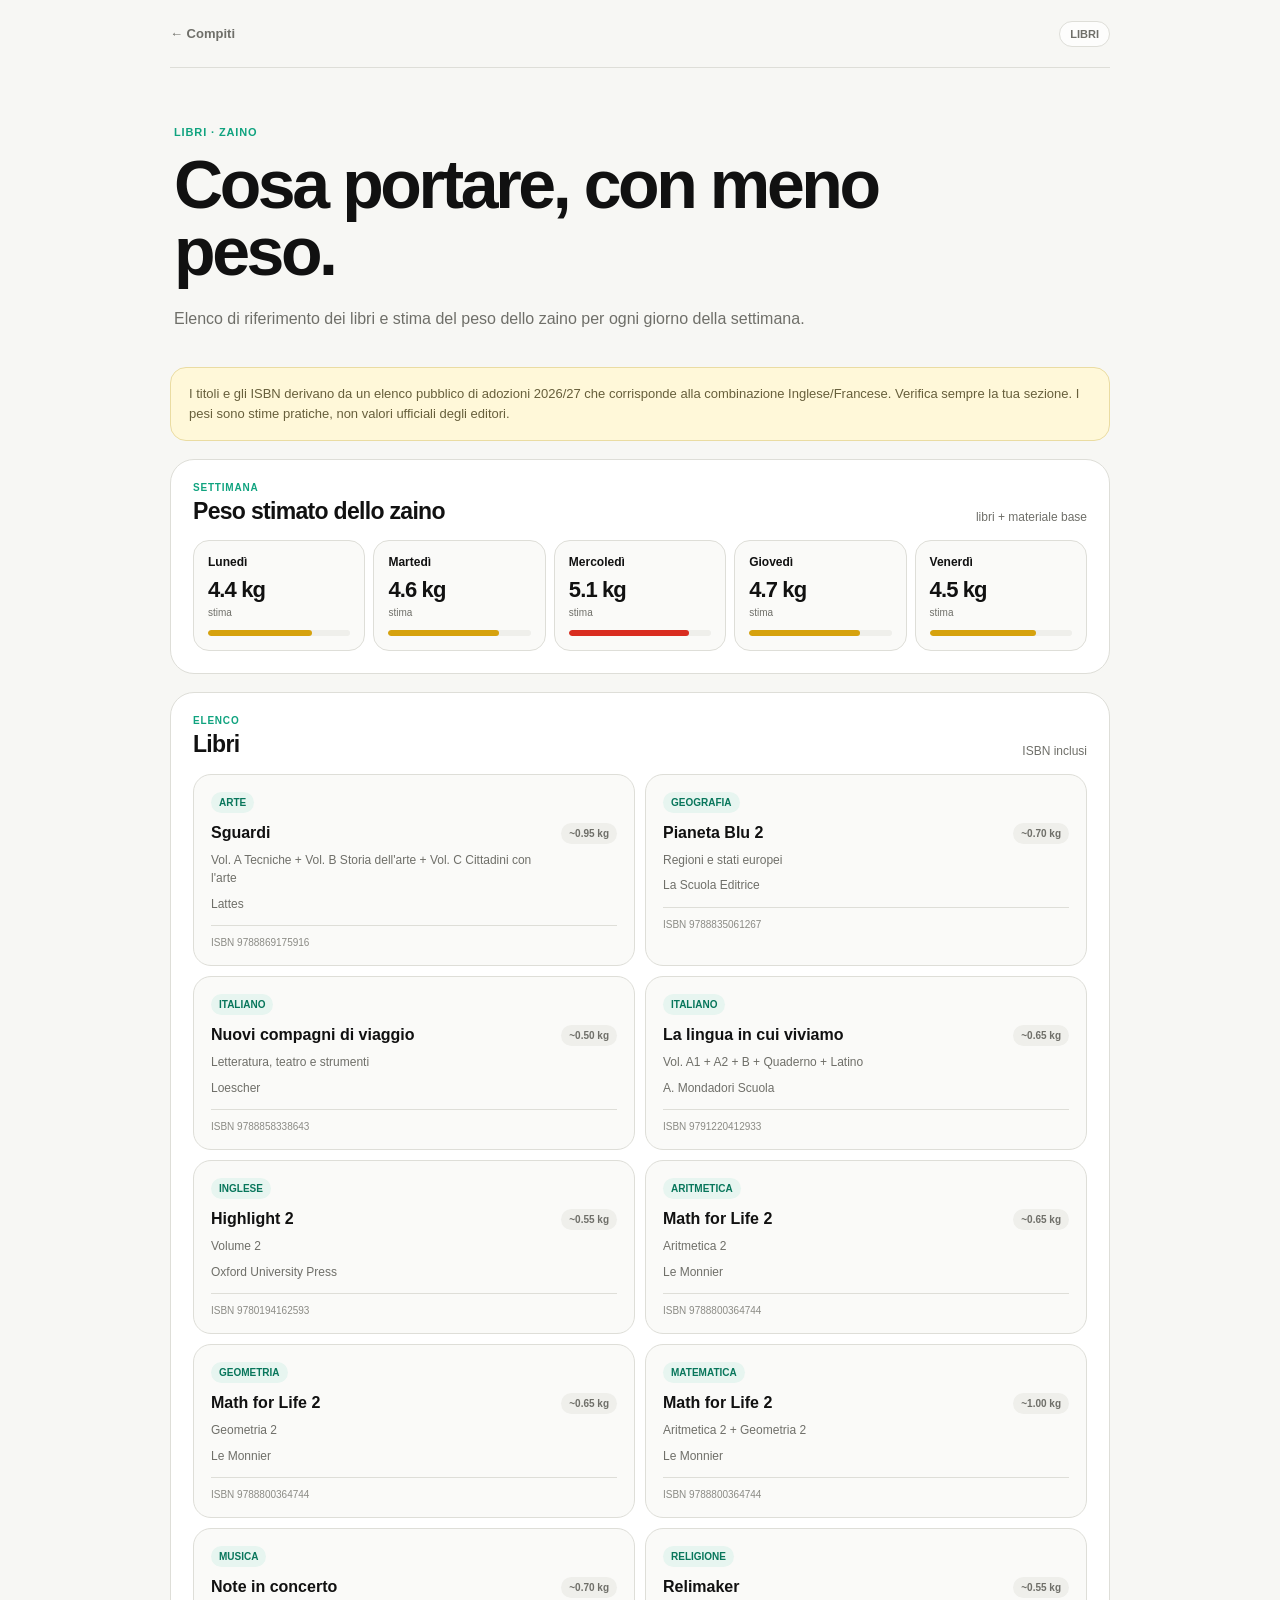
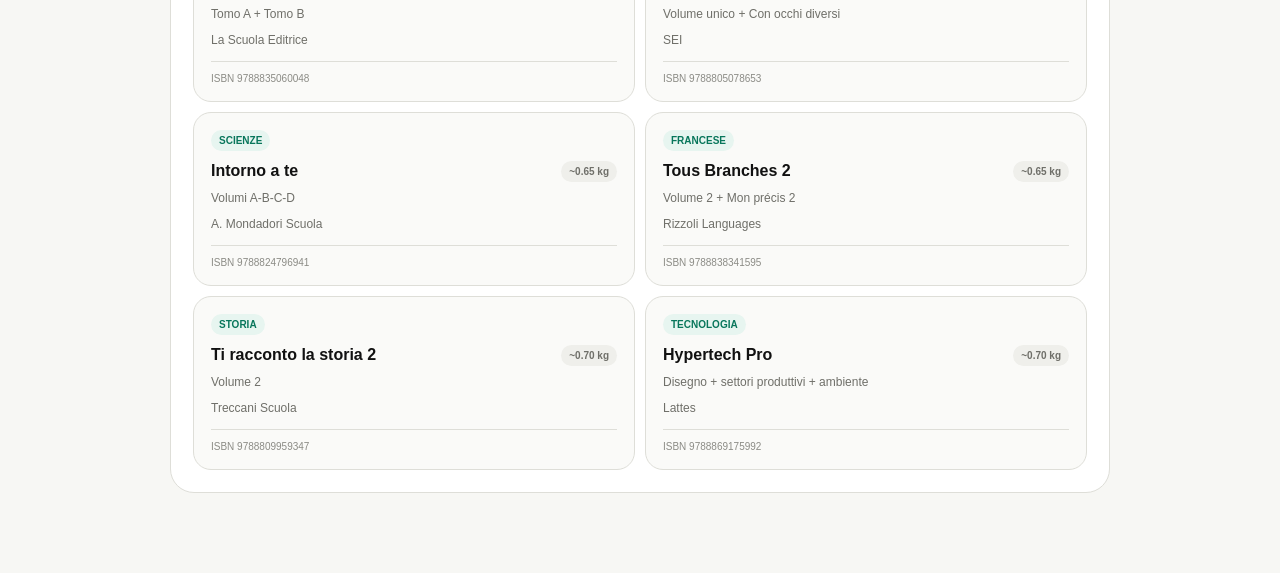
==== book/index.html @ 07bd7351 "Add books and backpack weight page" ====
<!doctype html>
<html lang="it">
<head>
  <meta charset="utf-8">
  <meta name="viewport" content="width=device-width, initial-scale=1">

  <meta name="robots" content="noindex,nofollow,noarchive,nosnippet">

  <meta http-equiv="Cache-Control" content="no-cache, no-store, must-revalidate">
  <meta http-equiv="Pragma" content="no-cache">
  <meta http-equiv="Expires" content="0">

  <meta name="theme-color" content="#f7f7f4">

  <title>Libri e zaino</title>

  <style>
    :root {
      --bg: #f7f7f4;
      --surface: #ffffff;
      --surface-soft: #efefeb;
      --text: #111111;
      --muted: #6f6f69;
      --line: #deded8;

      --green: #10a37f;
      --green-soft: #e7f5f0;

      --yellow: #d6a20e;
      --yellow-soft: #fff7d6;

      --red: #d92d20;
      --red-soft: #fff0ee;
    }

    * {
      box-sizing: border-box;
    }

    html {
      -webkit-text-size-adjust: 100%;
    }

    body {
      margin: 0;

      background: var(--bg);
      color: var(--text);

      font-family:
        Inter,
        ui-sans-serif,
        -apple-system,
        BlinkMacSystemFont,
        "Segoe UI",
        Arial,
        sans-serif;
    }

    a {
      color: inherit;
    }

    .page {
      width: min(940px, calc(100% - 28px));
      margin: 0 auto;
      padding-bottom: 80px;
    }

    .topbar {
      min-height: 68px;

      display: flex;
      align-items: center;
      justify-content: space-between;

      border-bottom: 1px solid var(--line);
    }

    .back {
      color: var(--muted);

      font-size: 13px;
      font-weight: 650;

      text-decoration: none;
    }

    .badge {
      padding: 6px 10px;

      border: 1px solid var(--line);
      border-radius: 999px;

      background: rgba(255,255,255,.72);
      color: var(--muted);

      font-size: 11px;
      font-weight: 700;
    }

    .hero {
      padding: 58px 4px 34px;
    }

    .eyebrow {
      margin-bottom: 13px;

      color: var(--green);

      font-size: 11px;
      font-weight: 800;

      letter-spacing: .08em;
    }

    h1 {
      margin: 0;

      max-width: 760px;

      font-size: clamp(42px, 8vw, 68px);
      line-height: .98;

      font-weight: 640;

      letter-spacing: -.05em;
    }

    .hero p {
      max-width: 670px;

      margin: 22px 0 0;

      color: var(--muted);

      font-size: 16px;
      line-height: 1.65;
    }

    .note {
      margin-bottom: 18px;
      padding: 16px 18px;

      border: 1px solid #eadca2;
      border-radius: 16px;

      background: #fff8d9;
      color: #675f3c;

      font-size: 13px;
      line-height: 1.55;
    }

    .section {
      margin-top: 18px;
      padding: 22px;

      border: 1px solid var(--line);
      border-radius: 24px;

      background: var(--surface);
    }

    .section-head {
      display: flex;
      align-items: flex-end;
      justify-content: space-between;

      gap: 16px;

      margin-bottom: 16px;
    }

    .section-kicker {
      margin-bottom: 5px;

      color: var(--green);

      font-size: 10px;
      font-weight: 800;

      letter-spacing: .08em;
    }

    .section h2 {
      margin: 0;

      font-size: 23px;
      line-height: 1.15;

      letter-spacing: -.03em;
    }

    .section-sub {
      color: var(--muted);

      font-size: 12px;
    }

    .weight-grid {
      display: grid;

      grid-template-columns:
        repeat(5, minmax(0, 1fr));

      gap: 8px;
    }

    .weight-card {
      padding: 14px;

      border: 1px solid var(--line);
      border-radius: 16px;

      background: #fafaf8;
    }

    .weight-card strong {
      display: block;

      margin-bottom: 8px;

      font-size: 12px;
    }

    .weight-value {
      font-size: 22px;
      font-weight: 680;

      letter-spacing: -.04em;
    }

    .weight-meta {
      margin-top: 4px;

      color: var(--muted);

      font-size: 10px;
    }

    .weight-bar {
      height: 6px;

      margin-top: 12px;

      border-radius: 999px;

      background: var(--surface-soft);

      overflow: hidden;
    }

    .weight-fill {
      height: 100%;

      border-radius: inherit;
    }

    .level-light .weight-fill {
      background: var(--green);
    }

    .level-medium .weight-fill {
      background: var(--yellow);
    }

    .level-heavy .weight-fill {
      background: var(--red);
    }

    .books {
      display: grid;

      grid-template-columns:
        repeat(2, minmax(0, 1fr));

      gap: 10px;
    }

    .book-card {
      padding: 17px;

      border: 1px solid var(--line);
      border-radius: 18px;

      background: #fafaf8;
    }

    .book-top {
      display: flex;
      align-items: flex-start;
      justify-content: space-between;

      gap: 14px;
    }

    .subject {
      display: inline-flex;

      margin-bottom: 10px;
      padding: 5px 8px;

      border-radius: 999px;

      background: var(--green-soft);
      color: #08765b;

      font-size: 10px;
      font-weight: 750;

      text-transform: uppercase;
    }

    .book-card h3 {
      margin: 0;

      font-size: 16px;
      line-height: 1.3;
    }

    .book-card p {
      margin: 7px 0 0;

      color: var(--muted);

      font-size: 12px;
      line-height: 1.55;
    }

    .kg {
      flex: 0 0 auto;

      padding: 5px 8px;

      border-radius: 999px;

      background: var(--surface-soft);
      color: var(--muted);

      font-size: 10px;
      font-weight: 700;
    }

    .isbn {
      margin-top: 12px;
      padding-top: 11px;

      border-top: 1px solid var(--line);

      color: #8b8b85;

      font-size: 10px;
    }

    @media (max-width: 760px) {
      .weight-grid {
        grid-template-columns:
          repeat(2, minmax(0, 1fr));
      }

      .books {
        grid-template-columns: 1fr;
      }
    }

    @media (max-width: 420px) {
      .section {
        padding: 17px;

        border-radius: 20px;
      }

      .weight-grid {
        grid-template-columns: 1fr;
      }
    }
  </style>
</head>

<body>

  <div class="page">

    <header class="topbar">

      <a
        class="back"
        href="../"
      >
        ← Compiti
      </a>

      <span class="badge">
        LIBRI
      </span>

    </header>


    <main>

      <section class="hero">

        <div class="eyebrow">
          LIBRI · ZAINO
        </div>

        <h1>
          Cosa portare,
          con meno peso.
        </h1>

        <p>
          Elenco di riferimento dei libri
          e stima del peso dello zaino
          per ogni giorno della settimana.
        </p>

      </section>


      <div class="note">
        I titoli e gli ISBN derivano da un elenco pubblico di adozioni 2026/27
        che corrisponde alla combinazione Inglese/Francese.
        Verifica sempre la tua sezione.
        I pesi sono stime pratiche, non valori ufficiali degli editori.
      </div>


      <section class="section">

        <div class="section-head">

          <div>
            <div class="section-kicker">
              SETTIMANA
            </div>

            <h2>
              Peso stimato dello zaino
            </h2>
          </div>

          <div class="section-sub">
            libri + materiale base
          </div>

        </div>

        <div
          class="weight-grid"
          id="weight-grid"
        ></div>

      </section>


      <section class="section">

        <div class="section-head">

          <div>
            <div class="section-kicker">
              ELENCO
            </div>

            <h2>
              Libri
            </h2>
          </div>

          <div class="section-sub">
            ISBN inclusi
          </div>

        </div>

        <div
          class="books"
          id="books"
        ></div>

      </section>

    </main>

  </div>


  <script>
    const bust = Date.now();

    document.write(
      `<script src="../orario.js?v=${bust}"><\/script>`
    );

    document.write(
      `<script src="../book-data.js?v=${bust}"><\/script>`
    );
  </script>


  <script>
    const BOOKS =
      Array.isArray(window.BOOK_DATA)
        ? window.BOOK_DATA
        : [];

    const WEIGHTS =
      window.SUBJECT_CARRY_WEIGHT || {};

    const META =
      window.BAG_ESTIMATE_META || {
        baseKg: 0.9
      };

    const TIMETABLE =
      window.TIMETABLE_DATA || {};


    function level(weight) {
      if (weight <= 4) {
        return "light";
      }

      if (weight <= 4.8) {
        return "medium";
      }

      return "heavy";
    }


    function dayWeight(day) {
      const data =
        TIMETABLE[day];

      if (!data) {
        return 0;
      }

      const unique =
        [...new Set(
          data.lessons
            .filter(Boolean)
            .filter(
              subject =>
                subject !== "Prolungamento"
            )
        )];

      return unique.reduce(
        (total, subject) =>
          total +
          (WEIGHTS[subject] || 0),
        META.baseKg || 0.9
      );
    }


    const dayNames = {
      1: "Lunedì",
      2: "Martedì",
      3: "Mercoledì",
      4: "Giovedì",
      5: "Venerdì"
    };


    const grid =
      document.querySelector(
        "#weight-grid"
      );

    grid.innerHTML =
      [1, 2, 3, 4, 5]
        .map(day => {
          const kg =
            dayWeight(day);

          const weightLevel =
            level(kg);

          const width =
            Math.min(
              100,
              (kg / 6) * 100
            );

          return `
            <article class="weight-card level-${weightLevel}">

              <strong>
                ${dayNames[day]}
              </strong>

              <div class="weight-value">
                ${kg.toFixed(1)} kg
              </div>

              <div class="weight-meta">
                stima
              </div>

              <div class="weight-bar">
                <div
                  class="weight-fill"
                  style="width:${width}%"
                ></div>
              </div>

            </article>
          `;
        })
        .join("");


    const books =
      document.querySelector(
        "#books"
      );

    books.innerHTML =
      BOOKS
        .map(book => `
          <article class="book-card">

            <span class="subject">
              ${book.subject}
            </span>

            <div class="book-top">

              <div>

                <h3>
                  ${book.title}
                </h3>

                <p>
                  ${book.subtitle}
                </p>

                <p>
                  ${book.publisher}
                </p>

              </div>

              <span class="kg">
                ~${book.estimatedCarryKg.toFixed(2)} kg
              </span>

            </div>

            <div class="isbn">
              ISBN ${book.isbn}
            </div>

          </article>
        `)
        .join("");
  </script>

</body>
</html>
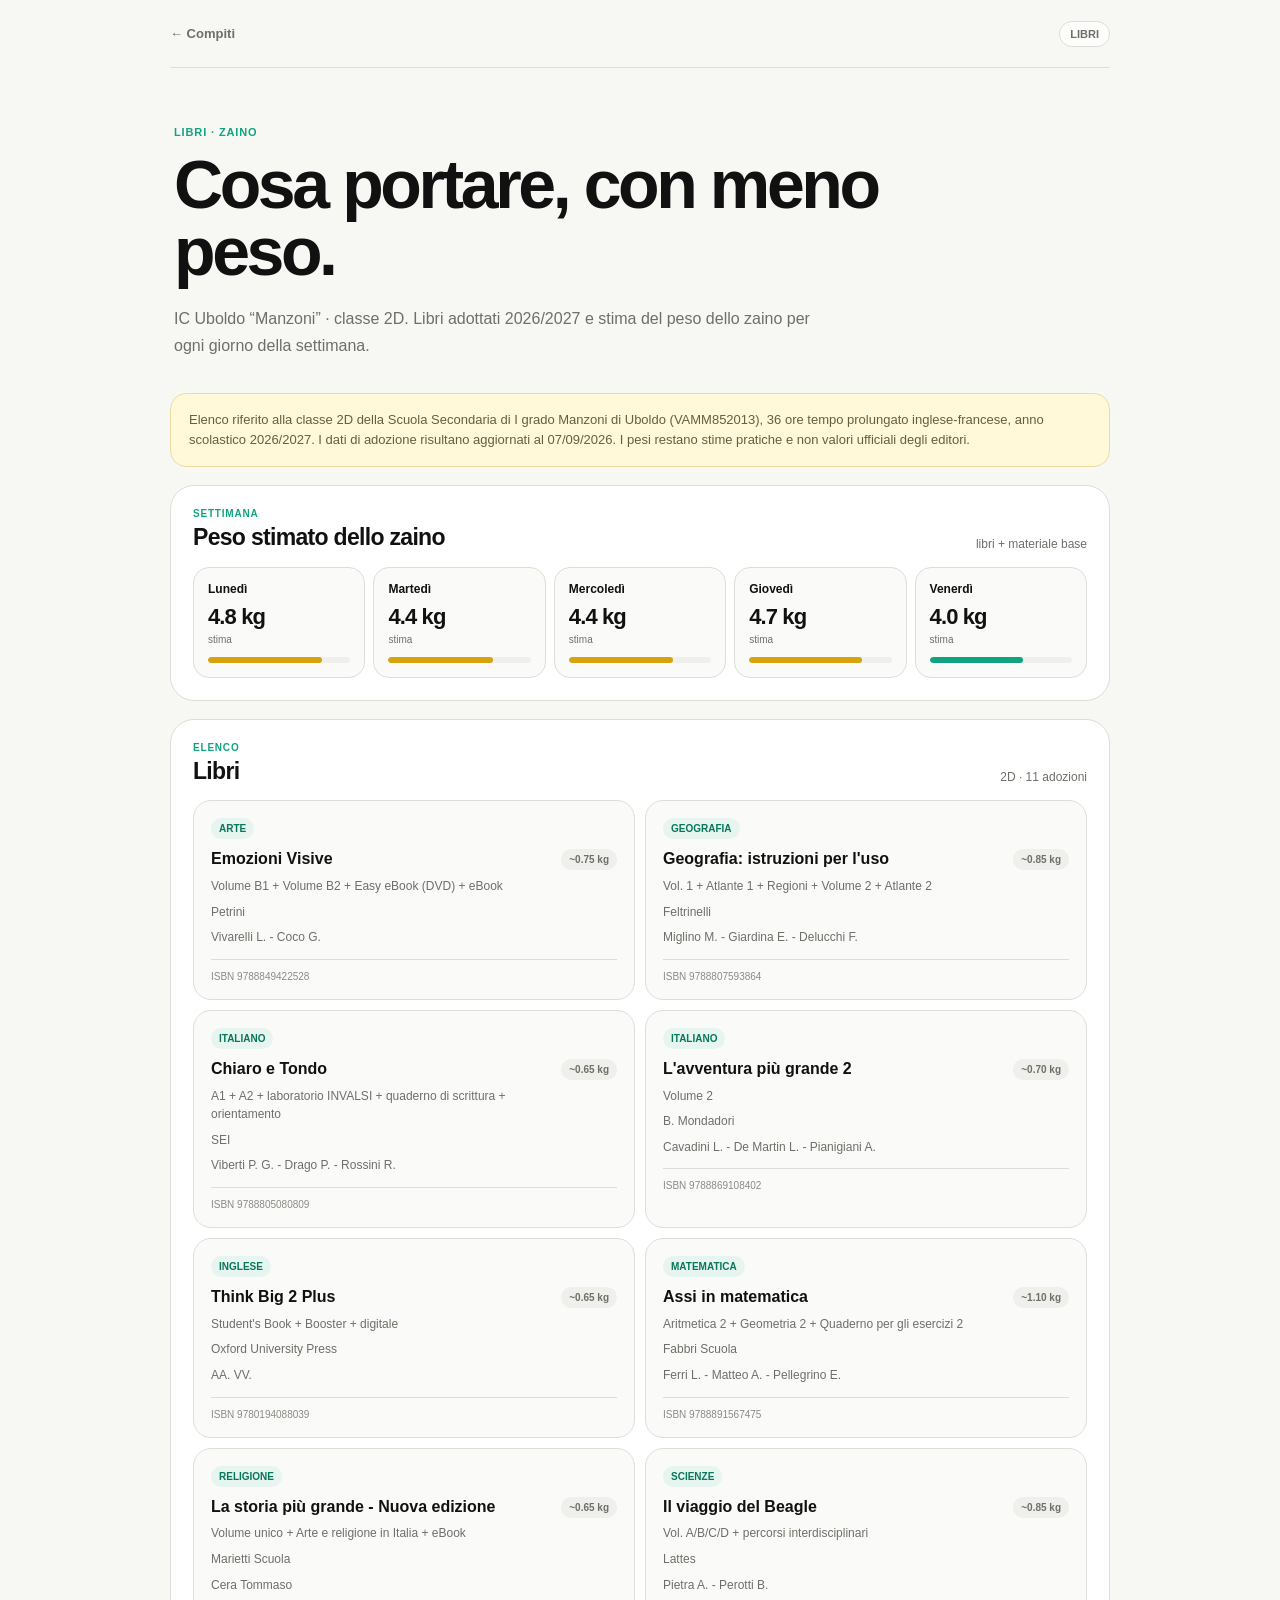
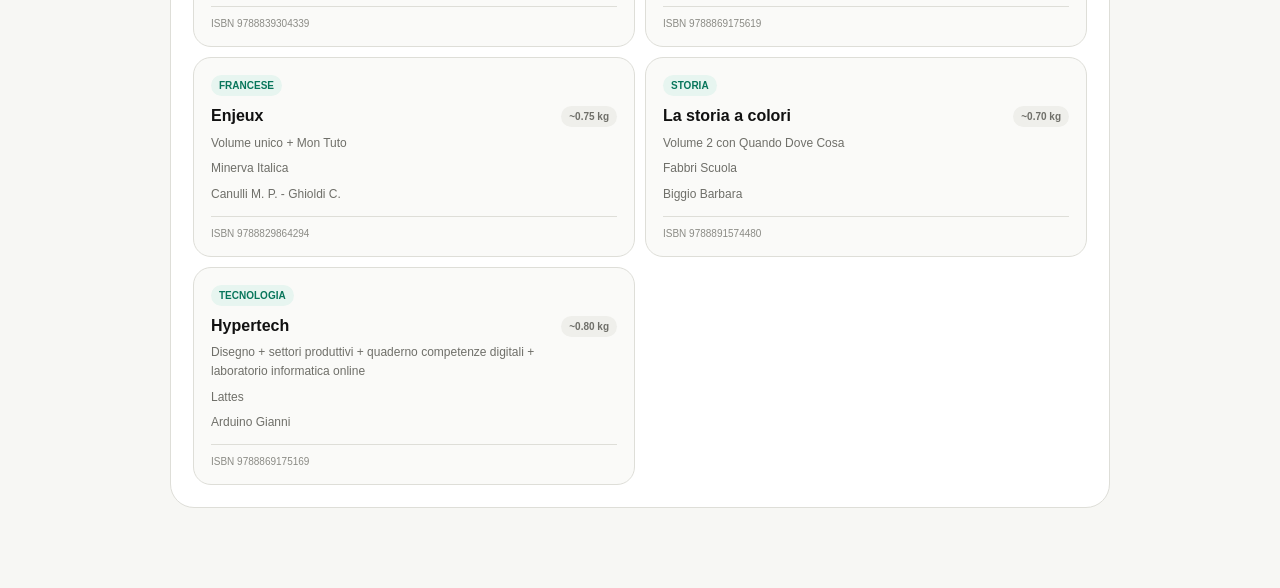
==== commit 9a776167: "Label books page for Uboldo class 2D" ====
--- a/book/index.html
+++ b/book/index.html
@@ -412,7 +412,8 @@
         </h1>
 
         <p>
-          Elenco di riferimento dei libri
+          IC Uboldo “Manzoni” · classe 2D.
+          Libri adottati 2026/2027
           e stima del peso dello zaino
           per ogni giorno della settimana.
         </p>
@@ -421,10 +422,11 @@
 
 
       <div class="note">
-        I titoli e gli ISBN derivano da un elenco pubblico di adozioni 2026/27
-        che corrisponde alla combinazione Inglese/Francese.
-        Verifica sempre la tua sezione.
-        I pesi sono stime pratiche, non valori ufficiali degli editori.
+        Elenco riferito alla classe 2D della Scuola Secondaria di I grado
+        Manzoni di Uboldo (VAMM852013), 36 ore tempo prolungato
+        inglese-francese, anno scolastico 2026/2027.
+        I dati di adozione risultano aggiornati al 07/09/2026.
+        I pesi restano stime pratiche e non valori ufficiali degli editori.
       </div>
 
 
@@ -471,7 +473,7 @@
           </div>
 
           <div class="section-sub">
-            ISBN inclusi
+            2D · 11 adozioni
           </div>
 
         </div>
@@ -646,6 +648,10 @@
                   ${book.publisher}
                 </p>
 
+                <p>
+                  ${book.authors || ""}
+                </p>
+
               </div>
 
               <span class="kg">
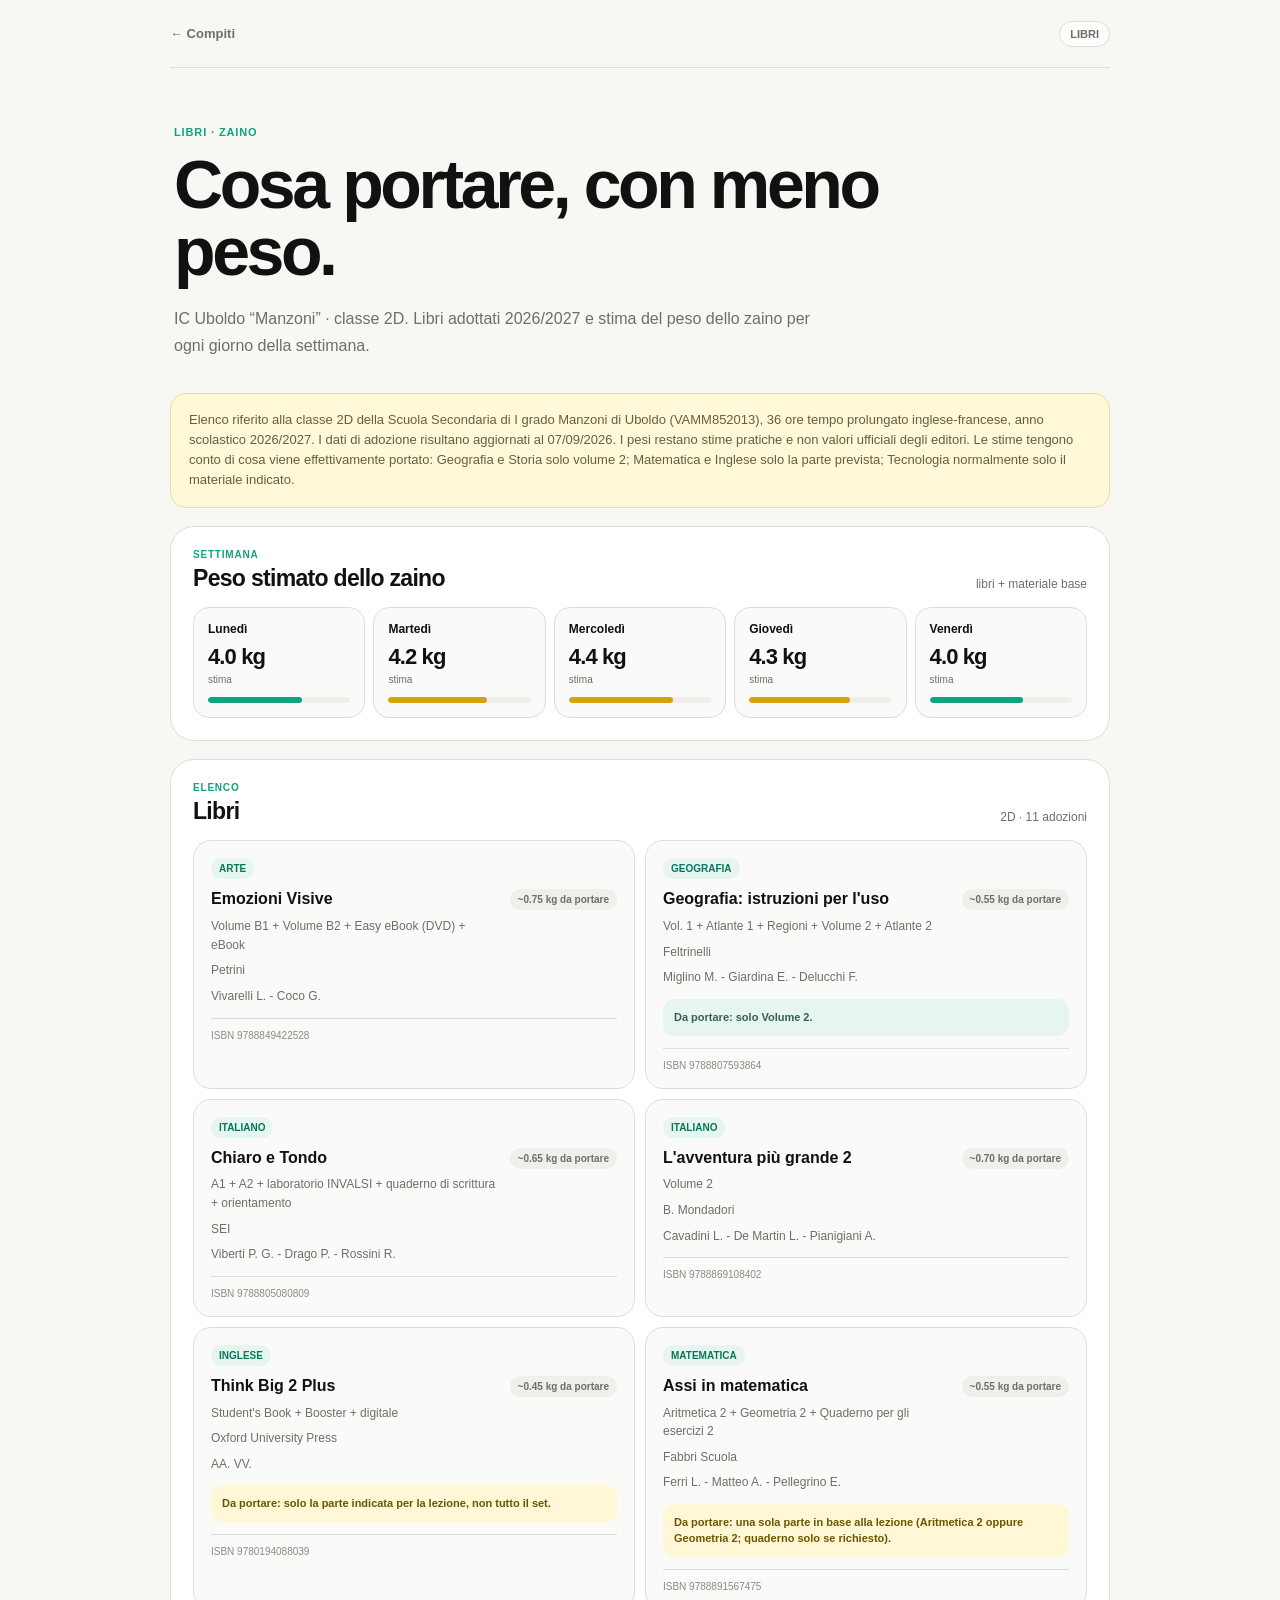
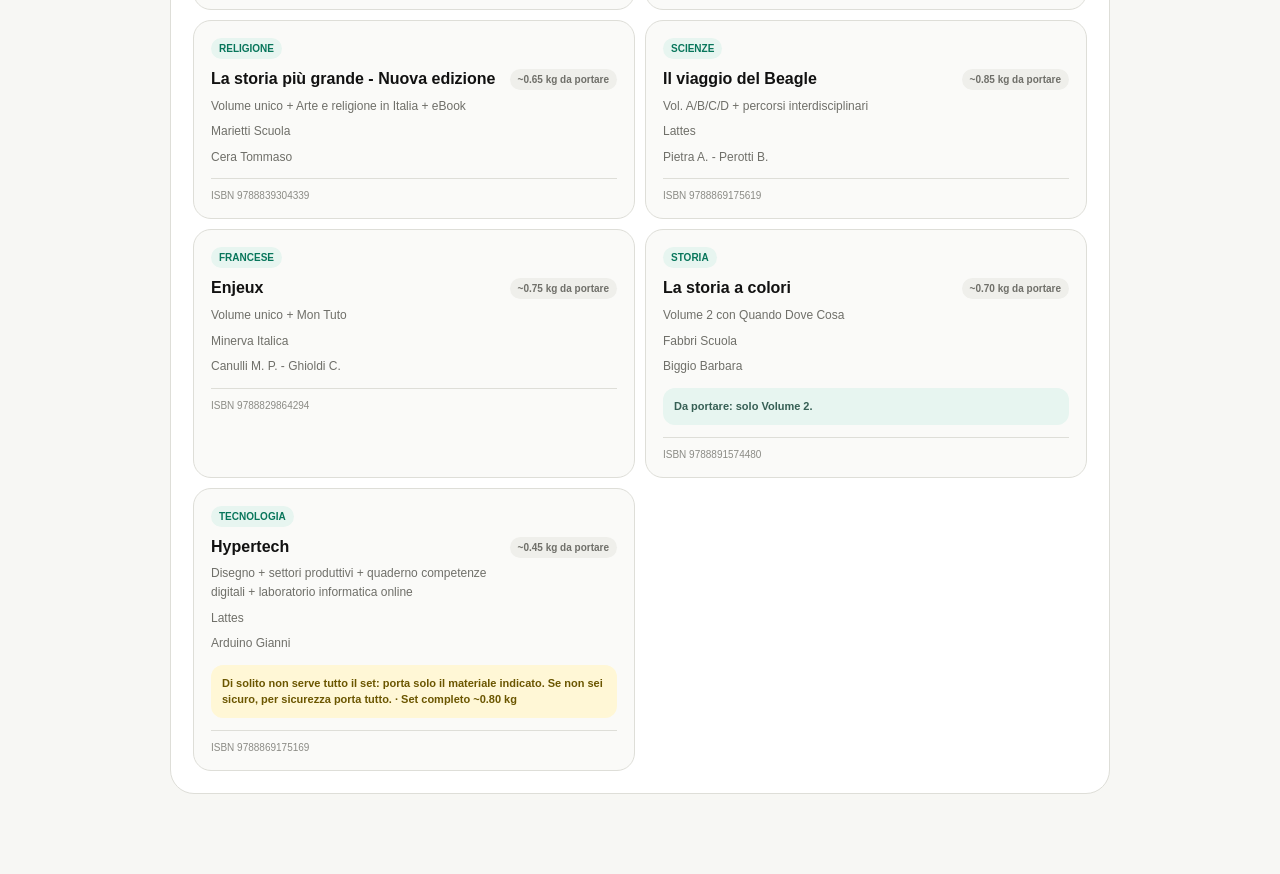
==== commit 463dd3a9: "Show class-specific carry instructions" ====
--- a/book/index.html
+++ b/book/index.html
@@ -342,6 +342,25 @@
       font-weight: 700;
     }
 
+    .carry-note {
+      margin-top: 12px;
+      padding: 10px 11px;
+
+      border-radius: 12px;
+
+      background: var(--green-soft);
+      color: #365f54;
+
+      font-size: 11px;
+      line-height: 1.5;
+      font-weight: 650;
+    }
+
+    .carry-note.is-caution {
+      background: var(--yellow-soft);
+      color: #6b5600;
+    }
+
     .isbn {
       margin-top: 12px;
       padding-top: 11px;
@@ -427,6 +446,8 @@
         inglese-francese, anno scolastico 2026/2027.
         I dati di adozione risultano aggiornati al 07/09/2026.
         I pesi restano stime pratiche e non valori ufficiali degli editori.
+        Le stime tengono conto di cosa viene effettivamente portato: Geografia e Storia solo volume 2;
+        Matematica e Inglese solo la parte prevista; Tecnologia normalmente solo il materiale indicato.
       </div>
 
 
@@ -655,10 +676,31 @@
               </div>
 
               <span class="kg">
-                ~${book.estimatedCarryKg.toFixed(2)} kg
+                ~${book.estimatedCarryKg.toFixed(2)} kg da portare
               </span>
 
             </div>
+
+            ${
+              book.carryNote
+                ? `
+                  <div class="carry-note ${
+                    book.subject === "Tecnologia" ||
+                    book.subject === "Matematica" ||
+                    book.subject === "Inglese"
+                      ? "is-caution"
+                      : ""
+                  }">
+                    ${book.carryNote}
+                    ${
+                      book.fullSetEstimatedKg
+                        ? ` · Set completo ~${book.fullSetEstimatedKg.toFixed(2)} kg`
+                        : ""
+                    }
+                  </div>
+                `
+                : ""
+            }
 
             <div class="isbn">
               ISBN ${book.isbn}
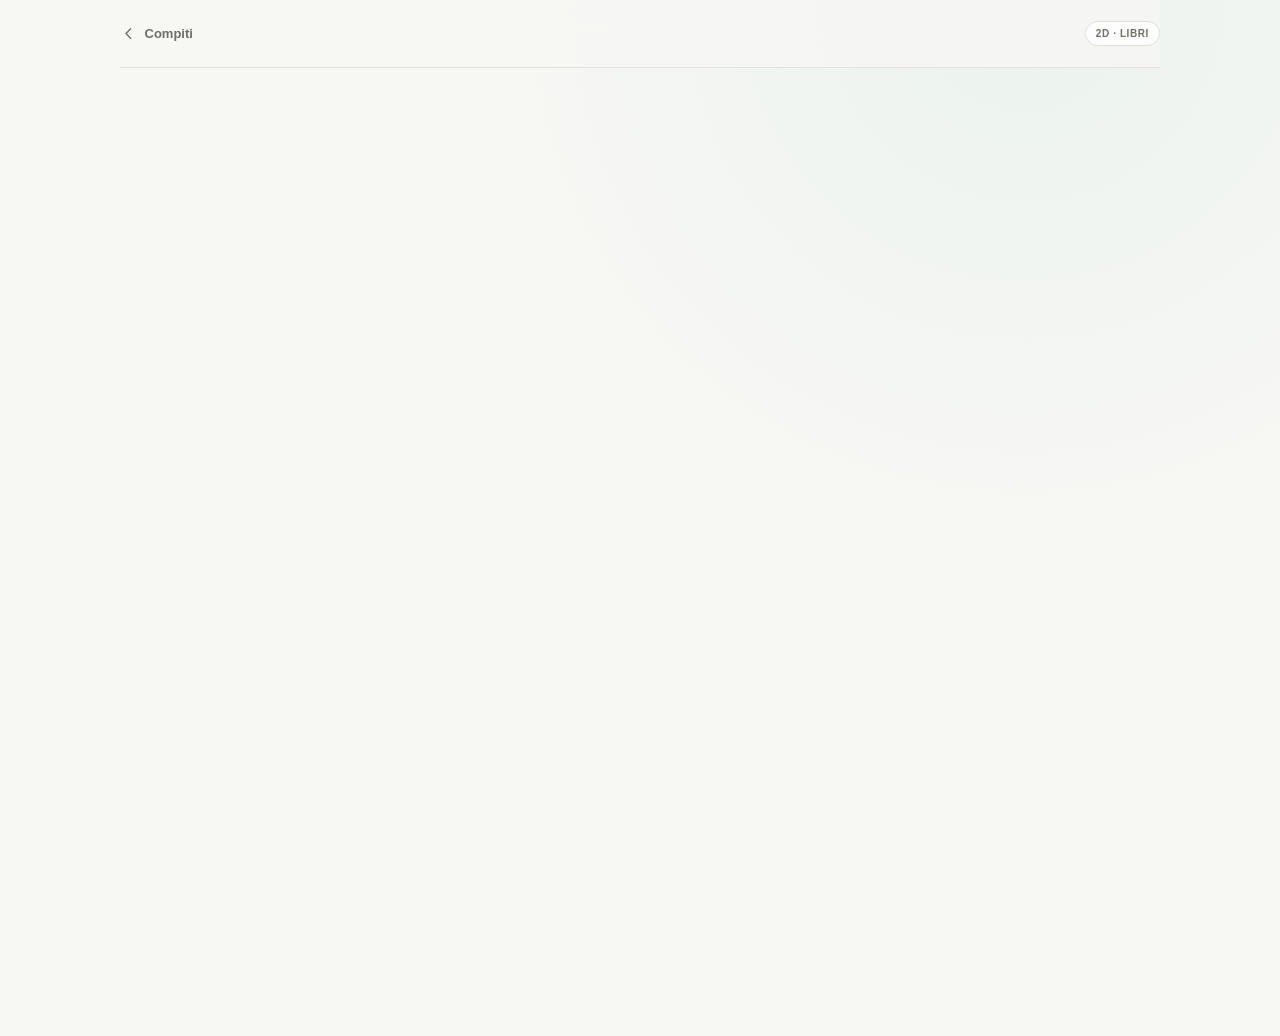
==== commit 2041805c: "Redesign animated books and backpack page" ====
--- a/book/index.html
+++ b/book/index.html
@@ -5,7 +5,6 @@
   <meta name="viewport" content="width=device-width, initial-scale=1">
 
   <meta name="robots" content="noindex,nofollow,noarchive,nosnippet">
-
   <meta http-equiv="Cache-Control" content="no-cache, no-store, must-revalidate">
   <meta http-equiv="Pragma" content="no-cache">
   <meta http-equiv="Expires" content="0">
@@ -17,20 +16,24 @@
   <style>
     :root {
       --bg: #f7f7f4;
-      --surface: #ffffff;
+      --surface: rgba(255,255,255,.82);
+      --surface-solid: #ffffff;
       --surface-soft: #efefeb;
       --text: #111111;
       --muted: #6f6f69;
+      --muted-2: #969690;
       --line: #deded8;
 
       --green: #10a37f;
-      --green-soft: #e7f5f0;
-
-      --yellow: #d6a20e;
-      --yellow-soft: #fff7d6;
-
+      --green-soft: #e8f6f1;
+      --yellow: #d89b13;
+      --yellow-soft: #fff7d9;
       --red: #d92d20;
       --red-soft: #fff0ee;
+
+      --shadow:
+        0 1px 2px rgba(0,0,0,.025),
+        0 10px 34px rgba(0,0,0,.04);
     }
 
     * {
@@ -39,12 +42,20 @@
 
     html {
       -webkit-text-size-adjust: 100%;
+      scroll-behavior: smooth;
     }
 
     body {
       margin: 0;
 
-      background: var(--bg);
+      background:
+        radial-gradient(
+          circle at 80% 0%,
+          rgba(16,163,127,.055),
+          transparent 32rem
+        ),
+        var(--bg);
+
       color: var(--text);
 
       font-family:
@@ -61,23 +72,44 @@
       color: inherit;
     }
 
+    button {
+      font: inherit;
+    }
+
+    [hidden] {
+      display: none !important;
+    }
+
     .page {
-      width: min(940px, calc(100% - 28px));
+      width: min(1040px, calc(100% - 28px));
       margin: 0 auto;
-      padding-bottom: 80px;
+      padding-bottom: 88px;
     }
 
     .topbar {
+      position: sticky;
+      top: 0;
+      z-index: 20;
+
       min-height: 68px;
 
       display: flex;
       align-items: center;
       justify-content: space-between;
 
-      border-bottom: 1px solid var(--line);
+      gap: 14px;
+
+      border-bottom: 1px solid rgba(222,222,216,.82);
+
+      background: rgba(247,247,244,.82);
+      backdrop-filter: blur(18px);
     }
 
     .back {
+      display: inline-flex;
+      align-items: center;
+      gap: 8px;
+
       color: var(--muted);
 
       font-size: 13px;
@@ -86,6 +118,11 @@
       text-decoration: none;
     }
 
+    .back svg {
+      width: 17px;
+      height: 17px;
+    }
+
     .badge {
       padding: 6px 10px;
 
@@ -95,71 +132,375 @@
       background: rgba(255,255,255,.72);
       color: var(--muted);
 
-      font-size: 11px;
-      font-weight: 700;
+      font-size: 10px;
+      font-weight: 750;
+      letter-spacing: .06em;
     }
 
     .hero {
-      padding: 58px 4px 34px;
+      padding: 58px 0 30px;
+
+      display: grid;
+      grid-template-columns: minmax(0, 1fr) minmax(300px, 390px);
+      gap: 34px;
+      align-items: end;
+    }
+
+    .hero-copy {
+      min-width: 0;
     }
 
     .eyebrow {
-      margin-bottom: 13px;
+      margin-bottom: 14px;
 
       color: var(--green);
 
       font-size: 11px;
       font-weight: 800;
-
-      letter-spacing: .08em;
+      letter-spacing: .09em;
     }
 
     h1 {
       margin: 0;
 
-      max-width: 760px;
-
-      font-size: clamp(42px, 8vw, 68px);
-      line-height: .98;
-
+      max-width: 700px;
+
+      font-size: clamp(46px, 8vw, 74px);
+      line-height: .95;
+
+      font-weight: 620;
+      letter-spacing: -.058em;
+    }
+
+    .hero-copy > p {
+      max-width: 650px;
+
+      margin: 23px 0 0;
+
+      color: var(--muted);
+
+      font-size: 16px;
+      line-height: 1.7;
+    }
+
+    .hero-meta {
+      margin-top: 24px;
+
+      display: flex;
+      flex-wrap: wrap;
+      gap: 7px;
+    }
+
+    .meta-chip {
+      padding: 7px 10px;
+
+      border: 1px solid var(--line);
+      border-radius: 999px;
+
+      background: rgba(255,255,255,.66);
+      color: var(--muted);
+
+      font-size: 10px;
+      font-weight: 680;
+    }
+
+    .today-card {
+      --today-accent: var(--green);
+
+      position: relative;
+      min-height: 310px;
+
+      overflow: hidden;
+
+      padding: 22px;
+
+      border: 1px solid var(--line);
+      border-radius: 30px;
+
+      background:
+        linear-gradient(
+          180deg,
+          rgba(255,255,255,.94),
+          rgba(250,250,248,.86)
+        );
+
+      box-shadow: var(--shadow);
+    }
+
+    .today-card.level-light {
+      --today-accent: var(--green);
+    }
+
+    .today-card.level-medium {
+      --today-accent: var(--yellow);
+    }
+
+    .today-card.level-heavy {
+      --today-accent: var(--red);
+    }
+
+    .today-top {
+      display: flex;
+      align-items: flex-start;
+      justify-content: space-between;
+
+      gap: 14px;
+    }
+
+    .today-kicker {
+      color: var(--muted);
+
+      font-size: 10px;
+      font-weight: 780;
+      letter-spacing: .09em;
+    }
+
+    .today-day {
+      margin-top: 6px;
+
+      font-size: 22px;
       font-weight: 640;
-
-      letter-spacing: -.05em;
-    }
-
-    .hero p {
-      max-width: 670px;
-
-      margin: 22px 0 0;
+      letter-spacing: -.03em;
+    }
+
+    .today-level {
+      padding: 5px 9px;
+
+      border-radius: 999px;
+
+      background: var(--surface-soft);
+      color: var(--today-accent);
+
+      font-size: 10px;
+      font-weight: 750;
+    }
+
+    .today-middle {
+      margin-top: 26px;
+
+      display: grid;
+      grid-template-columns: 136px minmax(0, 1fr);
+      gap: 18px;
+      align-items: center;
+    }
+
+    .hero-bag-wrap {
+      display: grid;
+      place-items: center;
+    }
+
+    .hero-bag {
+      width: 122px;
+      height: 144px;
+
+      overflow: visible;
+    }
+
+    .bag-empty {
+      fill: rgba(255,255,255,.28);
+    }
+
+    .bag-fill {
+      fill: var(--today-accent);
+
+      opacity: .9;
+
+      transform-box: fill-box;
+      transform-origin: 50% 100%;
+      transform: scaleY(0);
+    }
+
+    .today-card.is-loaded .bag-fill {
+      animation:
+        heroBagFill 1.3s
+        cubic-bezier(.22,1,.36,1)
+        .18s
+        forwards;
+    }
+
+    .bag-line {
+      fill: none;
+
+      stroke: #242421;
+      stroke-width: 2;
+      stroke-linecap: round;
+      stroke-linejoin: round;
+    }
+
+    .bag-line.soft {
+      stroke: rgba(36,36,33,.55);
+      stroke-width: 1.6;
+    }
+
+    .today-weight {
+      min-width: 0;
+    }
+
+    .today-value {
+      font-size: 42px;
+      line-height: .95;
+
+      font-weight: 660;
+      letter-spacing: -.06em;
+    }
+
+    .today-label {
+      margin-top: 7px;
 
       color: var(--muted);
 
-      font-size: 16px;
-      line-height: 1.65;
-    }
-
-    .note {
-      margin-bottom: 18px;
-      padding: 16px 18px;
-
-      border: 1px solid #eadca2;
+      font-size: 11px;
+      line-height: 1.5;
+    }
+
+    .today-subjects {
+      margin-top: 18px;
+
+      display: flex;
+      flex-wrap: wrap;
+
+      gap: 6px;
+    }
+
+    .today-subjects span {
+      padding: 5px 8px;
+
+      border-radius: 999px;
+
+      background: var(--surface-soft);
+      color: var(--muted);
+
+      font-size: 9px;
+      font-weight: 680;
+    }
+
+    .today-scale {
+      position: absolute;
+      right: 22px;
+      bottom: 20px;
+      left: 22px;
+
+      display: grid;
+      grid-template-columns: auto minmax(0,1fr) auto;
+      align-items: center;
+      gap: 8px;
+    }
+
+    .today-scale-label {
+      color: var(--muted-2);
+      font-size: 8px;
+      font-weight: 680;
+    }
+
+    .today-scale-track {
+      position: relative;
+      height: 10px;
+    }
+
+    .today-scale-track::before {
+      content: "";
+
+      position: absolute;
+      left: 0;
+      right: 0;
+      top: 50%;
+
+      height: 1px;
+
+      background: #d9d9d3;
+
+      transform: translateY(-50%);
+    }
+
+    .today-scale-fill {
+      position: absolute;
+      left: 0;
+      top: 50%;
+
+      width: 0;
+      height: 2px;
+
+      border-radius: 999px;
+
+      background: var(--today-accent);
+
+      transform: translateY(-50%);
+    }
+
+    .today-card.is-loaded .today-scale-fill {
+      animation:
+        scaleFill .9s
+        cubic-bezier(.22,1,.36,1)
+        .36s
+        forwards;
+    }
+
+    .today-scale-dot {
+      position: absolute;
+      top: 50%;
+      left: 0;
+
+      width: 7px;
+      height: 7px;
+
+      border: 1.5px solid white;
+      border-radius: 50%;
+
+      background: var(--today-accent);
+
+      box-shadow:
+        0 0 0 1px rgba(17,17,17,.08);
+
+      transform: translate(-50%,-50%);
+    }
+
+    .today-card.is-loaded .today-scale-dot {
+      animation:
+        scaleDot .9s
+        cubic-bezier(.22,1,.36,1)
+        .36s
+        forwards;
+    }
+
+    .info-strip {
+      margin-top: 2px;
+      padding: 14px 16px;
+
+      display: flex;
+      align-items: flex-start;
+      gap: 11px;
+
+      border: 1px solid #e9dfae;
       border-radius: 16px;
 
-      background: #fff8d9;
-      color: #675f3c;
-
-      font-size: 13px;
+      background: rgba(255,248,217,.78);
+      color: #665d39;
+
+      font-size: 12px;
       line-height: 1.55;
+    }
+
+    .info-strip svg {
+      width: 18px;
+      height: 18px;
+      flex: 0 0 18px;
+
+      margin-top: 1px;
     }
 
     .section {
       margin-top: 18px;
-      padding: 22px;
+      padding: 24px;
 
       border: 1px solid var(--line);
-      border-radius: 24px;
+      border-radius: 26px;
 
       background: var(--surface);
+
+      box-shadow:
+        0 1px 2px rgba(0,0,0,.018);
+
+      backdrop-filter: blur(12px);
     }
 
     .section-head {
@@ -167,35 +508,39 @@
       align-items: flex-end;
       justify-content: space-between;
 
-      gap: 16px;
-
-      margin-bottom: 16px;
+      gap: 18px;
+
+      margin-bottom: 19px;
     }
 
     .section-kicker {
-      margin-bottom: 5px;
+      margin-bottom: 6px;
 
       color: var(--green);
 
       font-size: 10px;
       font-weight: 800;
-
-      letter-spacing: .08em;
+      letter-spacing: .09em;
     }
 
     .section h2 {
       margin: 0;
 
-      font-size: 23px;
-      line-height: 1.15;
-
-      letter-spacing: -.03em;
+      font-size: 25px;
+      line-height: 1.12;
+
+      font-weight: 630;
+      letter-spacing: -.035em;
     }
 
     .section-sub {
+      max-width: 340px;
+
       color: var(--muted);
 
-      font-size: 12px;
+      font-size: 11px;
+      line-height: 1.5;
+      text-align: right;
     }
 
     .weight-grid {
@@ -204,87 +549,258 @@
       grid-template-columns:
         repeat(5, minmax(0, 1fr));
 
-      gap: 8px;
+      gap: 9px;
     }
 
     .weight-card {
-      padding: 14px;
+      --weight-accent: var(--green);
+      --bar-width: 0%;
+
+      position: relative;
+
+      min-height: 144px;
+
+      padding: 15px;
+
+      overflow: hidden;
 
       border: 1px solid var(--line);
-      border-radius: 16px;
+      border-radius: 18px;
 
       background: #fafaf8;
-    }
-
-    .weight-card strong {
-      display: block;
-
-      margin-bottom: 8px;
+
+      transition:
+        transform .18s ease,
+        border-color .18s ease,
+        box-shadow .18s ease;
+    }
+
+    .weight-card:hover {
+      transform: translateY(-2px);
+
+      border-color: #d0d0ca;
+
+      box-shadow:
+        0 8px 24px rgba(0,0,0,.045);
+    }
+
+    .weight-card.level-light {
+      --weight-accent: var(--green);
+    }
+
+    .weight-card.level-medium {
+      --weight-accent: var(--yellow);
+    }
+
+    .weight-card.level-heavy {
+      --weight-accent: var(--red);
+    }
+
+    .weight-card.is-today {
+      border-color: color-mix(in srgb, var(--weight-accent) 36%, var(--line));
+      background:
+        linear-gradient(
+          180deg,
+          color-mix(in srgb, var(--weight-accent) 7%, white),
+          #fafaf8
+        );
+    }
+
+    .weight-day {
+      display: flex;
+      align-items: center;
+      justify-content: space-between;
+
+      gap: 6px;
+
+      color: var(--muted);
+
+      font-size: 10px;
+      font-weight: 720;
+    }
+
+    .weight-today {
+      padding: 3px 6px;
+
+      border-radius: 999px;
+
+      background: white;
+      color: var(--weight-accent);
+
+      font-size: 8px;
+      font-weight: 800;
+    }
+
+    .weight-value {
+      margin-top: 18px;
+
+      font-size: 25px;
+      line-height: 1;
+
+      font-weight: 680;
+      letter-spacing: -.05em;
+    }
+
+    .weight-meta {
+      margin-top: 6px;
+
+      color: var(--muted-2);
+
+      font-size: 9px;
+      line-height: 1.45;
+    }
+
+    .weight-bar {
+      position: absolute;
+      left: 15px;
+      right: 15px;
+      bottom: 15px;
+
+      height: 5px;
+
+      overflow: hidden;
+
+      border-radius: 999px;
+      background: #e8e8e3;
+    }
+
+    .weight-fill {
+      width: 0;
+      height: 100%;
+
+      border-radius: inherit;
+
+      background: var(--weight-accent);
+    }
+
+    .weight-card.is-visible .weight-fill {
+      width: var(--bar-width);
+
+      transition:
+        width 1.05s
+        cubic-bezier(.22,1,.36,1)
+        var(--delay, 0ms);
+    }
+
+    .rules-grid {
+      display: grid;
+      grid-template-columns:
+        repeat(3, minmax(0,1fr));
+
+      gap: 9px;
+    }
+
+    .rule-card {
+      padding: 16px;
+
+      border: 1px solid var(--line);
+      border-radius: 17px;
+
+      background: #fafaf8;
+    }
+
+    .rule-subject {
+      display: inline-flex;
+
+      margin-bottom: 9px;
+      padding: 4px 8px;
+
+      border-radius: 999px;
+
+      background: var(--green-soft);
+      color: #08765b;
+
+      font-size: 9px;
+      font-weight: 780;
+      text-transform: uppercase;
+    }
+
+    .rule-card p {
+      margin: 0;
+
+      color: var(--muted);
 
       font-size: 12px;
-    }
-
-    .weight-value {
-      font-size: 22px;
-      font-weight: 680;
-
-      letter-spacing: -.04em;
-    }
-
-    .weight-meta {
-      margin-top: 4px;
-
+      line-height: 1.55;
+    }
+
+    .books-toolbar {
+      margin-bottom: 17px;
+
+      display: flex;
+      gap: 7px;
+
+      overflow-x: auto;
+      scrollbar-width: none;
+
+      -webkit-overflow-scrolling: touch;
+    }
+
+    .books-toolbar::-webkit-scrollbar {
+      display: none;
+    }
+
+    .filter-chip {
+      flex: 0 0 auto;
+
+      min-height: 34px;
+      padding: 0 11px;
+
+      border: 1px solid var(--line);
+      border-radius: 999px;
+
+      background: white;
       color: var(--muted);
 
       font-size: 10px;
-    }
-
-    .weight-bar {
-      height: 6px;
-
-      margin-top: 12px;
-
-      border-radius: 999px;
-
-      background: var(--surface-soft);
-
-      overflow: hidden;
-    }
-
-    .weight-fill {
-      height: 100%;
-
-      border-radius: inherit;
-    }
-
-    .level-light .weight-fill {
-      background: var(--green);
-    }
-
-    .level-medium .weight-fill {
-      background: var(--yellow);
-    }
-
-    .level-heavy .weight-fill {
-      background: var(--red);
+      font-weight: 700;
+
+      cursor: pointer;
+
+      transition:
+        background .15s ease,
+        color .15s ease,
+        border-color .15s ease;
+    }
+
+    .filter-chip.is-active {
+      border-color: #111;
+      background: #111;
+      color: white;
     }
 
     .books {
       display: grid;
 
       grid-template-columns:
-        repeat(2, minmax(0, 1fr));
+        repeat(2, minmax(0,1fr));
 
       gap: 10px;
     }
 
     .book-card {
-      padding: 17px;
+      position: relative;
+
+      padding: 18px;
 
       border: 1px solid var(--line);
-      border-radius: 18px;
+      border-radius: 19px;
 
       background: #fafaf8;
+
+      transition:
+        transform .18s ease,
+        box-shadow .18s ease,
+        border-color .18s ease;
+    }
+
+    .book-card:hover {
+      transform: translateY(-2px);
+
+      border-color: #d0d0ca;
+
+      box-shadow:
+        0 10px 26px rgba(0,0,0,.045);
     }
 
     .book-top {
@@ -295,6 +811,10 @@
       gap: 14px;
     }
 
+    .book-main {
+      min-width: 0;
+    }
+
     .subject {
       display: inline-flex;
 
@@ -306,26 +826,47 @@
       background: var(--green-soft);
       color: #08765b;
 
-      font-size: 10px;
-      font-weight: 750;
-
+      font-size: 9px;
+      font-weight: 780;
       text-transform: uppercase;
     }
 
     .book-card h3 {
       margin: 0;
 
-      font-size: 16px;
-      line-height: 1.3;
-    }
-
-    .book-card p {
+      font-size: 17px;
+      line-height: 1.28;
+
+      font-weight: 640;
+      letter-spacing: -.02em;
+    }
+
+    .book-subtitle {
       margin: 7px 0 0;
 
       color: var(--muted);
 
       font-size: 12px;
-      line-height: 1.55;
+      line-height: 1.5;
+    }
+
+    .book-publisher {
+      margin: 10px 0 0;
+
+      color: #555550;
+
+      font-size: 11px;
+      font-weight: 650;
+      line-height: 1.45;
+    }
+
+    .book-authors {
+      margin: 3px 0 0;
+
+      color: var(--muted-2);
+
+      font-size: 10px;
+      line-height: 1.45;
     }
 
     .kg {
@@ -335,15 +876,16 @@
 
       border-radius: 999px;
 
-      background: var(--surface-soft);
+      background: white;
       color: var(--muted);
 
-      font-size: 10px;
-      font-weight: 700;
+      font-size: 9px;
+      font-weight: 720;
+      white-space: nowrap;
     }
 
     .carry-note {
-      margin-top: 12px;
+      margin-top: 13px;
       padding: 10px 11px;
 
       border-radius: 12px;
@@ -351,7 +893,7 @@
       background: var(--green-soft);
       color: #365f54;
 
-      font-size: 11px;
+      font-size: 10px;
       line-height: 1.5;
       font-weight: 650;
     }
@@ -362,20 +904,130 @@
     }
 
     .isbn {
-      margin-top: 12px;
+      margin-top: 13px;
       padding-top: 11px;
 
       border-top: 1px solid var(--line);
 
-      color: #8b8b85;
-
-      font-size: 10px;
-    }
-
-    @media (max-width: 760px) {
+      color: var(--muted-2);
+
+      font-size: 9px;
+      font-weight: 620;
+      letter-spacing: .02em;
+    }
+
+    .reveal {
+      opacity: 0;
+      transform: translateY(14px);
+
+      transition:
+        opacity .48s ease var(--delay, 0ms),
+        transform .58s cubic-bezier(.22,1,.36,1) var(--delay, 0ms);
+    }
+
+    .reveal.is-visible {
+      opacity: 1;
+      transform: translateY(0);
+    }
+
+    .hero-load {
+      opacity: 0;
+      transform: translateY(12px);
+    }
+
+    body.is-ready .hero-load {
+      opacity: 1;
+      transform: translateY(0);
+
+      transition:
+        opacity .56s ease var(--load-delay, 0ms),
+        transform .72s cubic-bezier(.22,1,.36,1) var(--load-delay, 0ms);
+    }
+
+    @keyframes heroBagFill {
+      from {
+        transform: scaleY(0);
+        opacity: .14;
+      }
+
+      to {
+        transform: scaleY(var(--fill-ratio));
+        opacity: .9;
+      }
+    }
+
+    @keyframes scaleFill {
+      from {
+        width: 0;
+      }
+
+      to {
+        width: var(--meter);
+      }
+    }
+
+    @keyframes scaleDot {
+      from {
+        left: 0;
+      }
+
+      to {
+        left: var(--meter);
+      }
+    }
+
+    @media (max-width: 900px) {
+      .hero {
+        grid-template-columns: 1fr;
+      }
+
+      .today-card {
+        min-height: 280px;
+      }
+
       .weight-grid {
         grid-template-columns:
-          repeat(2, minmax(0, 1fr));
+          repeat(3, minmax(0,1fr));
+      }
+    }
+
+    @media (max-width: 700px) {
+      .page {
+        width: calc(100% - 22px);
+      }
+
+      .hero {
+        padding-top: 42px;
+        gap: 24px;
+      }
+
+      .today-card {
+        border-radius: 24px;
+      }
+
+      .section {
+        padding: 18px;
+        border-radius: 22px;
+      }
+
+      .section-head {
+        align-items: flex-start;
+        flex-direction: column;
+        gap: 6px;
+      }
+
+      .section-sub {
+        max-width: none;
+        text-align: left;
+      }
+
+      .weight-grid {
+        grid-template-columns:
+          repeat(2, minmax(0,1fr));
+      }
+
+      .rules-grid {
+        grid-template-columns: 1fr;
       }
 
       .books {
@@ -383,15 +1035,66 @@
       }
     }
 
-    @media (max-width: 420px) {
-      .section {
-        padding: 17px;
-
-        border-radius: 20px;
+    @media (max-width: 440px) {
+      .today-card {
+        min-height: 300px;
+        padding: 18px;
+      }
+
+      .today-middle {
+        grid-template-columns: 112px minmax(0,1fr);
+        gap: 11px;
+      }
+
+      .hero-bag {
+        width: 102px;
+        height: 122px;
+      }
+
+      .today-value {
+        font-size: 36px;
+      }
+
+      .today-scale {
+        right: 18px;
+        bottom: 17px;
+        left: 18px;
       }
 
       .weight-grid {
-        grid-template-columns: 1fr;
+        grid-template-columns: 1fr 1fr;
+      }
+
+      .weight-card {
+        min-height: 132px;
+      }
+
+      .book-top {
+        flex-direction: column;
+      }
+
+      .kg {
+        order: 2;
+      }
+    }
+
+    @media (prefers-reduced-motion: reduce) {
+      html {
+        scroll-behavior: auto;
+      }
+
+      *,
+      *::before,
+      *::after {
+        animation-duration: .001ms !important;
+        animation-iteration-count: 1 !important;
+        transition-duration: .001ms !important;
+      }
+
+      .reveal,
+      .hero-load {
+        opacity: 1 !important;
+        transform: none !important;
       }
     }
   </style>
@@ -407,11 +1110,22 @@
         class="back"
         href="../"
       >
-        ← Compiti
+        <svg viewBox="0 0 20 20" aria-hidden="true">
+          <path
+            d="M12.5 4.5 7 10l5.5 5.5"
+            fill="none"
+            stroke="currentColor"
+            stroke-width="1.6"
+            stroke-linecap="round"
+            stroke-linejoin="round"
+          />
+        </svg>
+
+        Compiti
       </a>
 
       <span class="badge">
-        LIBRI
+        2D · LIBRI
       </span>
 
     </header>
@@ -421,37 +1135,276 @@
 
       <section class="hero">
 
-        <div class="eyebrow">
-          LIBRI · ZAINO
+        <div class="hero-copy">
+
+          <div
+            class="eyebrow hero-load"
+            style="--load-delay:40ms"
+          >
+            LIBRI · ZAINO
+          </div>
+
+          <h1
+            class="hero-load"
+            style="--load-delay:90ms"
+          >
+            Porta quello
+            che serve.
+          </h1>
+
+          <p
+            class="hero-load"
+            style="--load-delay:150ms"
+          >
+            IC Uboldo “Manzoni” · classe 2D.
+            Libri adottati 2026/2027, regole pratiche
+            su cosa portare e stima giornaliera
+            del peso dello zaino.
+          </p>
+
+          <div
+            class="hero-meta hero-load"
+            style="--load-delay:210ms"
+          >
+            <span class="meta-chip">
+              2D
+            </span>
+
+            <span class="meta-chip">
+              Inglese · Francese
+            </span>
+
+            <span class="meta-chip">
+              2026/2027
+            </span>
+          </div>
+
         </div>
 
-        <h1>
-          Cosa portare,
-          con meno peso.
-        </h1>
-
-        <p>
-          IC Uboldo “Manzoni” · classe 2D.
-          Libri adottati 2026/2027
-          e stima del peso dello zaino
-          per ogni giorno della settimana.
-        </p>
+
+        <article
+          class="today-card hero-load"
+          id="today-card"
+          style="--load-delay:170ms"
+        >
+          <div class="today-top">
+            <div>
+              <div class="today-kicker">
+                OGGI
+              </div>
+
+              <div
+                class="today-day"
+                id="today-day"
+              >
+                —
+              </div>
+            </div>
+
+            <span
+              class="today-level"
+              id="today-level"
+            >
+              —
+            </span>
+          </div>
+
+
+          <div class="today-middle">
+
+            <div class="hero-bag-wrap">
+
+              <svg
+                class="hero-bag"
+                viewBox="0 0 110 126"
+                aria-hidden="true"
+              >
+                <defs>
+                  <clipPath id="today-bag-clip">
+                    <path
+                      d="M31 35
+                         C31 26 38 19 47 19
+                         H63
+                         C72 19 79 26 79 35
+                         V38
+                         H82
+                         C91 38 98 45 98 54
+                         V101
+                         C98 111 90 119 80 119
+                         H30
+                         C20 119 12 111 12 101
+                         V54
+                         C12 45 19 38 28 38
+                         H31
+                         Z"
+                    />
+                  </clipPath>
+                </defs>
+
+                <path
+                  class="bag-empty"
+                  d="M31 35
+                     C31 26 38 19 47 19
+                     H63
+                     C72 19 79 26 79 35
+                     V38
+                     H82
+                     C91 38 98 45 98 54
+                     V101
+                     C98 111 90 119 80 119
+                     H30
+                     C20 119 12 111 12 101
+                     V54
+                     C12 45 19 38 28 38
+                     H31
+                     Z"
+                />
+
+                <rect
+                  class="bag-fill"
+                  x="12"
+                  y="31"
+                  width="86"
+                  height="88"
+                  clip-path="url(#today-bag-clip)"
+                />
+
+                <path
+                  class="bag-line"
+                  d="M31 35
+                     C31 26 38 19 47 19
+                     H63
+                     C72 19 79 26 79 35
+                     V38
+                     H82
+                     C91 38 98 45 98 54
+                     V101
+                     C98 111 90 119 80 119
+                     H30
+                     C20 119 12 111 12 101
+                     V54
+                     C12 45 19 38 28 38
+                     H31
+                     Z"
+                />
+
+                <path
+                  class="bag-line"
+                  d="M42 38
+                     V32
+                     C42 28 45 25 49 25
+                     H61
+                     C65 25 68 28 68 32
+                     V38"
+                />
+
+                <path
+                  class="bag-line soft"
+                  d="M31 72
+                     H79
+                     V92
+                     C79 97 75 101 70 101
+                     H40
+                     C35 101 31 97 31 92
+                     Z"
+                />
+
+                <path
+                  class="bag-line soft"
+                  d="M47 72
+                     V67
+                     C47 64 49 62 52 62
+                     H58
+                     C61 62 63 64 63 67
+                     V72"
+                />
+              </svg>
+
+            </div>
+
+
+            <div class="today-weight">
+
+              <div
+                class="today-value"
+                id="today-value"
+              >
+                —
+              </div>
+
+              <div class="today-label">
+                peso stimato<br>
+                libri + materiale base
+              </div>
+
+              <div
+                class="today-subjects"
+                id="today-subjects"
+              ></div>
+
+            </div>
+
+          </div>
+
+
+          <div class="today-scale">
+
+            <span class="today-scale-label">
+              0
+            </span>
+
+            <div class="today-scale-track">
+              <span class="today-scale-fill"></span>
+              <span class="today-scale-dot"></span>
+            </div>
+
+            <span class="today-scale-label">
+              6 kg
+            </span>
+
+          </div>
+
+        </article>
 
       </section>
 
 
-      <div class="note">
-        Elenco riferito alla classe 2D della Scuola Secondaria di I grado
-        Manzoni di Uboldo (VAMM852013), 36 ore tempo prolungato
-        inglese-francese, anno scolastico 2026/2027.
-        I dati di adozione risultano aggiornati al 07/09/2026.
-        I pesi restano stime pratiche e non valori ufficiali degli editori.
-        Le stime tengono conto di cosa viene effettivamente portato: Geografia e Storia solo volume 2;
-        Matematica e Inglese solo la parte prevista; Tecnologia normalmente solo il materiale indicato.
+      <div
+        class="info-strip reveal"
+        style="--delay:20ms"
+      >
+        <svg viewBox="0 0 20 20" aria-hidden="true">
+          <circle
+            cx="10"
+            cy="10"
+            r="7.2"
+            fill="none"
+            stroke="currentColor"
+            stroke-width="1.4"
+          />
+          <path
+            d="M10 8.7v4.2M10 6.2h.01"
+            fill="none"
+            stroke="currentColor"
+            stroke-width="1.6"
+            stroke-linecap="round"
+          />
+        </svg>
+
+        <span>
+          La stima usa il materiale che porti davvero:
+          Geografia e Storia solo volume 2;
+          Matematica e Inglese solo la parte prevista;
+          Tecnologia normalmente solo il materiale indicato.
+          I pesi non sono valori ufficiali degli editori.
+        </span>
       </div>
 
 
-      <section class="section">
+      <section
+        class="section reveal"
+        id="settimana"
+      >
 
         <div class="section-head">
 
@@ -461,12 +1414,12 @@
             </div>
 
             <h2>
-              Peso stimato dello zaino
+              Peso stimato
             </h2>
           </div>
 
           <div class="section-sub">
-            libri + materiale base
+            Ogni scheda si anima quando entra nello schermo.
           </div>
 
         </div>
@@ -479,7 +1432,41 @@
       </section>
 
 
-      <section class="section">
+      <section
+        class="section reveal"
+        id="regole"
+      >
+
+        <div class="section-head">
+
+          <div>
+            <div class="section-kicker">
+              REGOLE PRATICHE
+            </div>
+
+            <h2>
+              Cosa portare
+            </h2>
+          </div>
+
+          <div class="section-sub">
+            Le indicazioni che usiamo per stimare lo zaino.
+          </div>
+
+        </div>
+
+        <div
+          class="rules-grid"
+          id="rules-grid"
+        ></div>
+
+      </section>
+
+
+      <section
+        class="section reveal"
+        id="libri"
+      >
 
         <div class="section-head">
 
@@ -489,15 +1476,26 @@
             </div>
 
             <h2>
-              Libri
+              Libri adottati
             </h2>
           </div>
 
-          <div class="section-sub">
-            2D · 11 adozioni
+          <div
+            class="section-sub"
+            id="books-count"
+          >
+            —
           </div>
 
         </div>
+
+
+        <div
+          class="books-toolbar"
+          id="books-toolbar"
+          aria-label="Filtra per materia"
+        ></div>
+
 
         <div
           class="books"
@@ -515,11 +1513,15 @@
     const bust = Date.now();
 
     document.write(
-      `<script src="../orario.js?v=${bust}"><\/script>`
+      '<script src="../orario.js?v=' +
+      bust +
+      '"><\\/script>'
     );
 
     document.write(
-      `<script src="../book-data.js?v=${bust}"><\/script>`
+      '<script src="../book-data.js?v=' +
+      bust +
+      '"><\\/script>'
     );
   </script>
 
@@ -533,6 +1535,9 @@
     const WEIGHTS =
       window.SUBJECT_CARRY_WEIGHT || {};
 
+    const NOTES =
+      window.SUBJECT_CARRY_NOTE || {};
+
     const META =
       window.BAG_ESTIMATE_META || {
         baseKg: 0.9
@@ -544,36 +1549,57 @@
 
     function level(weight) {
       if (weight <= 4) {
-        return "light";
+        return {
+          key: "light",
+          label: "Leggero"
+        };
       }
 
       if (weight <= 4.8) {
-        return "medium";
-      }
-
-      return "heavy";
-    }
-
-
-    function dayWeight(day) {
+        return {
+          key: "medium",
+          label: "Medio"
+        };
+      }
+
+      return {
+        key: "heavy",
+        label: "Pesante"
+      };
+    }
+
+
+    function uniqueSubjects(day) {
       const data =
         TIMETABLE[day];
 
       if (!data) {
-        return 0;
-      }
-
-      const unique =
-        [...new Set(
+        return [];
+      }
+
+      return [
+        ...new Set(
           data.lessons
             .filter(Boolean)
             .filter(
               subject =>
-                subject !== "Prolungamento"
+                subject !==
+                "Prolungamento"
             )
-        )];
-
-      return unique.reduce(
+        )
+      ];
+    }
+
+
+    function dayWeight(day) {
+      const subjects =
+        uniqueSubjects(day);
+
+      if (!subjects.length) {
+        return 0;
+      }
+
+      return subjects.reduce(
         (total, subject) =>
           total +
           (WEIGHTS[subject] || 0),
@@ -582,27 +1608,180 @@
     }
 
 
-    const dayNames = {
-      1: "Lunedì",
-      2: "Martedì",
-      3: "Mercoledì",
-      4: "Giovedì",
-      5: "Venerdì"
-    };
-
-
-    const grid =
-      document.querySelector(
-        "#weight-grid"
+    function weekdayName(day) {
+      return {
+        1: "Lunedì",
+        2: "Martedì",
+        3: "Mercoledì",
+        4: "Giovedì",
+        5: "Venerdì"
+      }[day] || "Nessuna lezione";
+    }
+
+
+    function createElement(
+      tag,
+      className,
+      text
+    ) {
+      const el =
+        document.createElement(tag);
+
+      if (className) {
+        el.className = className;
+      }
+
+      if (text !== undefined) {
+        el.textContent = text;
+      }
+
+      return el;
+    }
+
+
+    function renderToday() {
+      const now =
+        new Date();
+
+      const day =
+        now.getDay();
+
+      const todayCard =
+        document.querySelector(
+          "#today-card"
+        );
+
+      const dayEl =
+        document.querySelector(
+          "#today-day"
+        );
+
+      const levelEl =
+        document.querySelector(
+          "#today-level"
+        );
+
+      const valueEl =
+        document.querySelector(
+          "#today-value"
+        );
+
+      const subjectsEl =
+        document.querySelector(
+          "#today-subjects"
+        );
+
+      if (
+        day === 0 ||
+        day === 6 ||
+        !TIMETABLE[day]
+      ) {
+        dayEl.textContent =
+          weekdayName(day);
+
+        levelEl.textContent =
+          "Riposo";
+
+        valueEl.textContent =
+          "—";
+
+        subjectsEl.innerHTML = "";
+
+        todayCard.style.setProperty(
+          "--fill-ratio",
+          "0"
+        );
+
+        todayCard.style.setProperty(
+          "--meter",
+          "0%"
+        );
+
+        todayCard.classList.add(
+          "level-light"
+        );
+
+        return;
+      }
+
+      const kg =
+        dayWeight(day);
+
+      const state =
+        level(kg);
+
+      const subjects =
+        uniqueSubjects(day);
+
+      const ratio =
+        Math.max(
+          .12,
+          Math.min(
+            .94,
+            kg / 6
+          )
+        );
+
+      const meter =
+        Math.round(
+          ratio * 100
+        ) + "%";
+
+      dayEl.textContent =
+        weekdayName(day);
+
+      levelEl.textContent =
+        state.label;
+
+      valueEl.textContent =
+        kg.toFixed(1) +
+        " kg";
+
+      todayCard.classList.add(
+        "level-" + state.key
       );
 
-    grid.innerHTML =
-      [1, 2, 3, 4, 5]
-        .map(day => {
+      todayCard.style.setProperty(
+        "--fill-ratio",
+        ratio
+      );
+
+      todayCard.style.setProperty(
+        "--meter",
+        meter
+      );
+
+      subjectsEl.innerHTML = "";
+
+      subjects.forEach(subject => {
+        subjectsEl.appendChild(
+          createElement(
+            "span",
+            "",
+            subject
+          )
+        );
+      });
+    }
+
+
+    function renderWeights() {
+      const grid =
+        document.querySelector(
+          "#weight-grid"
+        );
+
+      const currentDay =
+        new Date().getDay();
+
+      grid.innerHTML = "";
+
+      [1,2,3,4,5]
+        .forEach((day, index) => {
           const kg =
             dayWeight(day);
 
-          const weightLevel =
+          const state =
             level(kg);
 
           const width =
@@ -611,104 +1790,564 @@
               (kg / 6) * 100
             );
 
-          return `
-            <article class="weight-card level-${weightLevel}">
-
-              <strong>
-                ${dayNames[day]}
-              </strong>
-
-              <div class="weight-value">
-                ${kg.toFixed(1)} kg
-              </div>
-
-              <div class="weight-meta">
-                stima
-              </div>
-
-              <div class="weight-bar">
-                <div
-                  class="weight-fill"
-                  style="width:${width}%"
-                ></div>
-              </div>
-
-            </article>
-          `;
-        })
-        .join("");
-
-
-    const books =
-      document.querySelector(
-        "#books"
+          const card =
+            createElement(
+              "article",
+              "weight-card level-" +
+              state.key +
+              " reveal"
+            );
+
+          card.style.setProperty(
+            "--bar-width",
+            width + "%"
+          );
+
+          card.style.setProperty(
+            "--delay",
+            (index * 60) + "ms"
+          );
+
+          if (day === currentDay) {
+            card.classList.add(
+              "is-today"
+            );
+          }
+
+          const top =
+            createElement(
+              "div",
+              "weight-day"
+            );
+
+          top.appendChild(
+            createElement(
+              "span",
+              "",
+              weekdayName(day)
+            )
+          );
+
+          if (day === currentDay) {
+            top.appendChild(
+              createElement(
+                "span",
+                "weight-today",
+                "OGGI"
+              )
+            );
+          }
+
+          const value =
+            createElement(
+              "div",
+              "weight-value",
+              "0.0 kg"
+            );
+
+          value.dataset.target =
+            kg.toFixed(1);
+
+          const meta =
+            createElement(
+              "div",
+              "weight-meta",
+              state.label +
+              " · stima"
+            );
+
+          const bar =
+            createElement(
+              "div",
+              "weight-bar"
+            );
+
+          bar.appendChild(
+            createElement(
+              "div",
+              "weight-fill"
+            )
+          );
+
+          card.appendChild(top);
+          card.appendChild(value);
+          card.appendChild(meta);
+          card.appendChild(bar);
+
+          grid.appendChild(card);
+        });
+    }
+
+
+    function renderRules() {
+      const grid =
+        document.querySelector(
+          "#rules-grid"
+        );
+
+      const preferred = [
+        "Geografia",
+        "Storia",
+        "Matematica",
+        "Inglese",
+        "Tecnologia"
+      ];
+
+      grid.innerHTML = "";
+
+      preferred.forEach(
+        (subject, index) => {
+          if (!NOTES[subject]) {
+            return;
+          }
+
+          const card =
+            createElement(
+              "article",
+              "rule-card reveal"
+            );
+
+          card.style.setProperty(
+            "--delay",
+            (index * 55) + "ms"
+          );
+
+          card.appendChild(
+            createElement(
+              "span",
+              "rule-subject",
+              subject
+            )
+          );
+
+          card.appendChild(
+            createElement(
+              "p",
+              "",
+              NOTES[subject]
+            )
+          );
+
+          grid.appendChild(card);
+        }
       );
-
-    books.innerHTML =
-      BOOKS
-        .map(book => `
-          <article class="book-card">
-
-            <span class="subject">
-              ${book.subject}
-            </span>
-
-            <div class="book-top">
-
-              <div>
-
-                <h3>
-                  ${book.title}
-                </h3>
-
-                <p>
-                  ${book.subtitle}
-                </p>
-
-                <p>
-                  ${book.publisher}
-                </p>
-
-                <p>
-                  ${book.authors || ""}
-                </p>
-
-              </div>
-
-              <span class="kg">
-                ~${book.estimatedCarryKg.toFixed(2)} kg da portare
-              </span>
-
-            </div>
-
-            ${
-              book.carryNote
-                ? `
-                  <div class="carry-note ${
-                    book.subject === "Tecnologia" ||
-                    book.subject === "Matematica" ||
-                    book.subject === "Inglese"
-                      ? "is-caution"
-                      : ""
-                  }">
-                    ${book.carryNote}
-                    ${
-                      book.fullSetEstimatedKg
-                        ? ` · Set completo ~${book.fullSetEstimatedKg.toFixed(2)} kg`
-                        : ""
-                    }
-                  </div>
-                `
-                : ""
+    }
+
+
+    function bookCard(book, index) {
+      const card =
+        createElement(
+          "article",
+          "book-card reveal"
+        );
+
+      card.dataset.subject =
+        book.subject;
+
+      card.style.setProperty(
+        "--delay",
+        ((index % 6) * 45) + "ms"
+      );
+
+      const top =
+        createElement(
+          "div",
+          "book-top"
+        );
+
+      const main =
+        createElement(
+          "div",
+          "book-main"
+        );
+
+      main.appendChild(
+        createElement(
+          "span",
+          "subject",
+          book.subject
+        )
+      );
+
+      main.appendChild(
+        createElement(
+          "h3",
+          "",
+          book.title
+        )
+      );
+
+      main.appendChild(
+        createElement(
+          "p",
+          "book-subtitle",
+          book.subtitle
+        )
+      );
+
+      main.appendChild(
+        createElement(
+          "p",
+          "book-publisher",
+          book.publisher
+        )
+      );
+
+      if (book.authors) {
+        main.appendChild(
+          createElement(
+            "p",
+            "book-authors",
+            book.authors
+          )
+        );
+      }
+
+      top.appendChild(main);
+
+      top.appendChild(
+        createElement(
+          "span",
+          "kg",
+          "~" +
+          book.estimatedCarryKg.toFixed(2) +
+          " kg"
+        )
+      );
+
+      card.appendChild(top);
+
+      if (book.carryNote) {
+        const note =
+          createElement(
+            "div",
+            "carry-note",
+            book.carryNote
+          );
+
+        if (
+          book.subject ===
+            "Tecnologia" ||
+          book.subject ===
+            "Matematica" ||
+          book.subject ===
+            "Inglese"
+        ) {
+          note.classList.add(
+            "is-caution"
+          );
+        }
+
+        if (
+          book.fullSetEstimatedKg
+        ) {
+          note.textContent +=
+            " · Set completo ~" +
+            book.fullSetEstimatedKg
+              .toFixed(2) +
+            " kg";
+        }
+
+        card.appendChild(note);
+      }
+
+      card.appendChild(
+        createElement(
+          "div",
+          "isbn",
+          "ISBN " + book.isbn
+        )
+      );
+
+      return card;
+    }
+
+
+    function renderBooks() {
+      const books =
+        document.querySelector(
+          "#books"
+        );
+
+      const count =
+        document.querySelector(
+          "#books-count"
+        );
+
+      books.innerHTML = "";
+
+      BOOKS.forEach(
+        (book, index) => {
+          books.appendChild(
+            bookCard(
+              book,
+              index
+            )
+          );
+        }
+      );
+
+      count.textContent =
+        BOOKS.length +
+        (
+          BOOKS.length === 1
+            ? " adozione"
+            : " adozioni"
+        );
+    }
+
+
+    function renderFilters() {
+      const toolbar =
+        document.querySelector(
+          "#books-toolbar"
+        );
+
+      const subjects = [
+        "Tutti",
+        ...new Set(
+          BOOKS.map(
+            book =>
+              book.subject
+          )
+        )
+      ];
+
+      toolbar.innerHTML = "";
+
+      subjects.forEach(
+        (subject, index) => {
+          const button =
+            createElement(
+              "button",
+              "filter-chip",
+              subject
+            );
+
+          button.type =
+            "button";
+
+          if (index === 0) {
+            button.classList.add(
+              "is-active"
+            );
+          }
+
+          button.addEventListener(
+            "click",
+            () => {
+              toolbar
+                .querySelectorAll(
+                  ".filter-chip"
+                )
+                .forEach(item => {
+                  item.classList.remove(
+                    "is-active"
+                  );
+                });
+
+              button.classList.add(
+                "is-active"
+              );
+
+              document
+                .querySelectorAll(
+                  ".book-card"
+                )
+                .forEach(card => {
+                  const show =
+                    subject ===
+                      "Tutti" ||
+                    card.dataset.subject ===
+                      subject;
+
+                  card.hidden =
+                    !show;
+
+                  if (show) {
+                    card.classList.remove(
+                      "is-visible"
+                    );
+
+                    requestAnimationFrame(
+                      () => {
+                        card.classList.add(
+                          "is-visible"
+                        );
+                      }
+                    );
+                  }
+                });
             }
-
-            <div class="isbn">
-              ISBN ${book.isbn}
-            </div>
-
-          </article>
-        `)
-        .join("");
+          );
+
+          toolbar.appendChild(
+            button
+          );
+        }
+      );
+    }
+
+
+    function animateNumber(
+      element,
+      target
+    ) {
+      if (!element) {
+        return;
+      }
+
+      const duration =
+        720;
+
+      const start =
+        performance.now();
+
+      function frame(now) {
+        const progress =
+          Math.min(
+            1,
+            (now - start) /
+            duration
+          );
+
+        const eased =
+          1 -
+          Math.pow(
+            1 - progress,
+            3
+          );
+
+        element.textContent =
+          (
+            target *
+            eased
+          ).toFixed(1) +
+          " kg";
+
+        if (progress < 1) {
+          requestAnimationFrame(
+            frame
+          );
+        }
+      }
+
+      requestAnimationFrame(
+        frame
+      );
+    }
+
+
+    function setupReveal() {
+      const items =
+        document.querySelectorAll(
+          ".reveal"
+        );
+
+      if (
+        !("IntersectionObserver" in window)
+      ) {
+        items.forEach(
+          item =>
+            item.classList.add(
+              "is-visible"
+            )
+        );
+
+        return;
+      }
+
+      const observer =
+        new IntersectionObserver(
+          entries => {
+            entries.forEach(
+              entry => {
+                const el =
+                  entry.target;
+
+                if (
+                  entry.isIntersecting
+                ) {
+                  el.classList.add(
+                    "is-visible"
+                  );
+
+                  const value =
+                    el.querySelector(
+                      ".weight-value[data-target]"
+                    );
+
+                  if (value) {
+                    animateNumber(
+                      value,
+                      Number(
+                        value.dataset.target
+                      )
+                    );
+                  }
+                } else {
+                  el.classList.remove(
+                    "is-visible"
+                  );
+
+                  const value =
+                    el.querySelector(
+                      ".weight-value[data-target]"
+                    );
+
+                  if (value) {
+                    value.textContent =
+                      "0.0 kg";
+                  }
+                }
+              }
+            );
+          },
+          {
+            threshold: .12,
+            rootMargin:
+              "-5% 0px -7% 0px"
+          }
+        );
+
+      items.forEach(
+        item =>
+          observer.observe(item)
+      );
+    }
+
+
+    function startLoadAnimation() {
+      requestAnimationFrame(
+        () => {
+          document.body.classList.add(
+            "is-ready"
+          );
+
+          requestAnimationFrame(
+            () => {
+              const todayCard =
+                document.querySelector(
+                  "#today-card"
+                );
+
+              todayCard.classList.add(
+                "is-loaded"
+              );
+            }
+          );
+        }
+      );
+    }
+
+
+    renderToday();
+    renderWeights();
+    renderRules();
+    renderBooks();
+    renderFilters();
+    setupReveal();
+    startLoadAnimation();
   </script>
 
 </body>
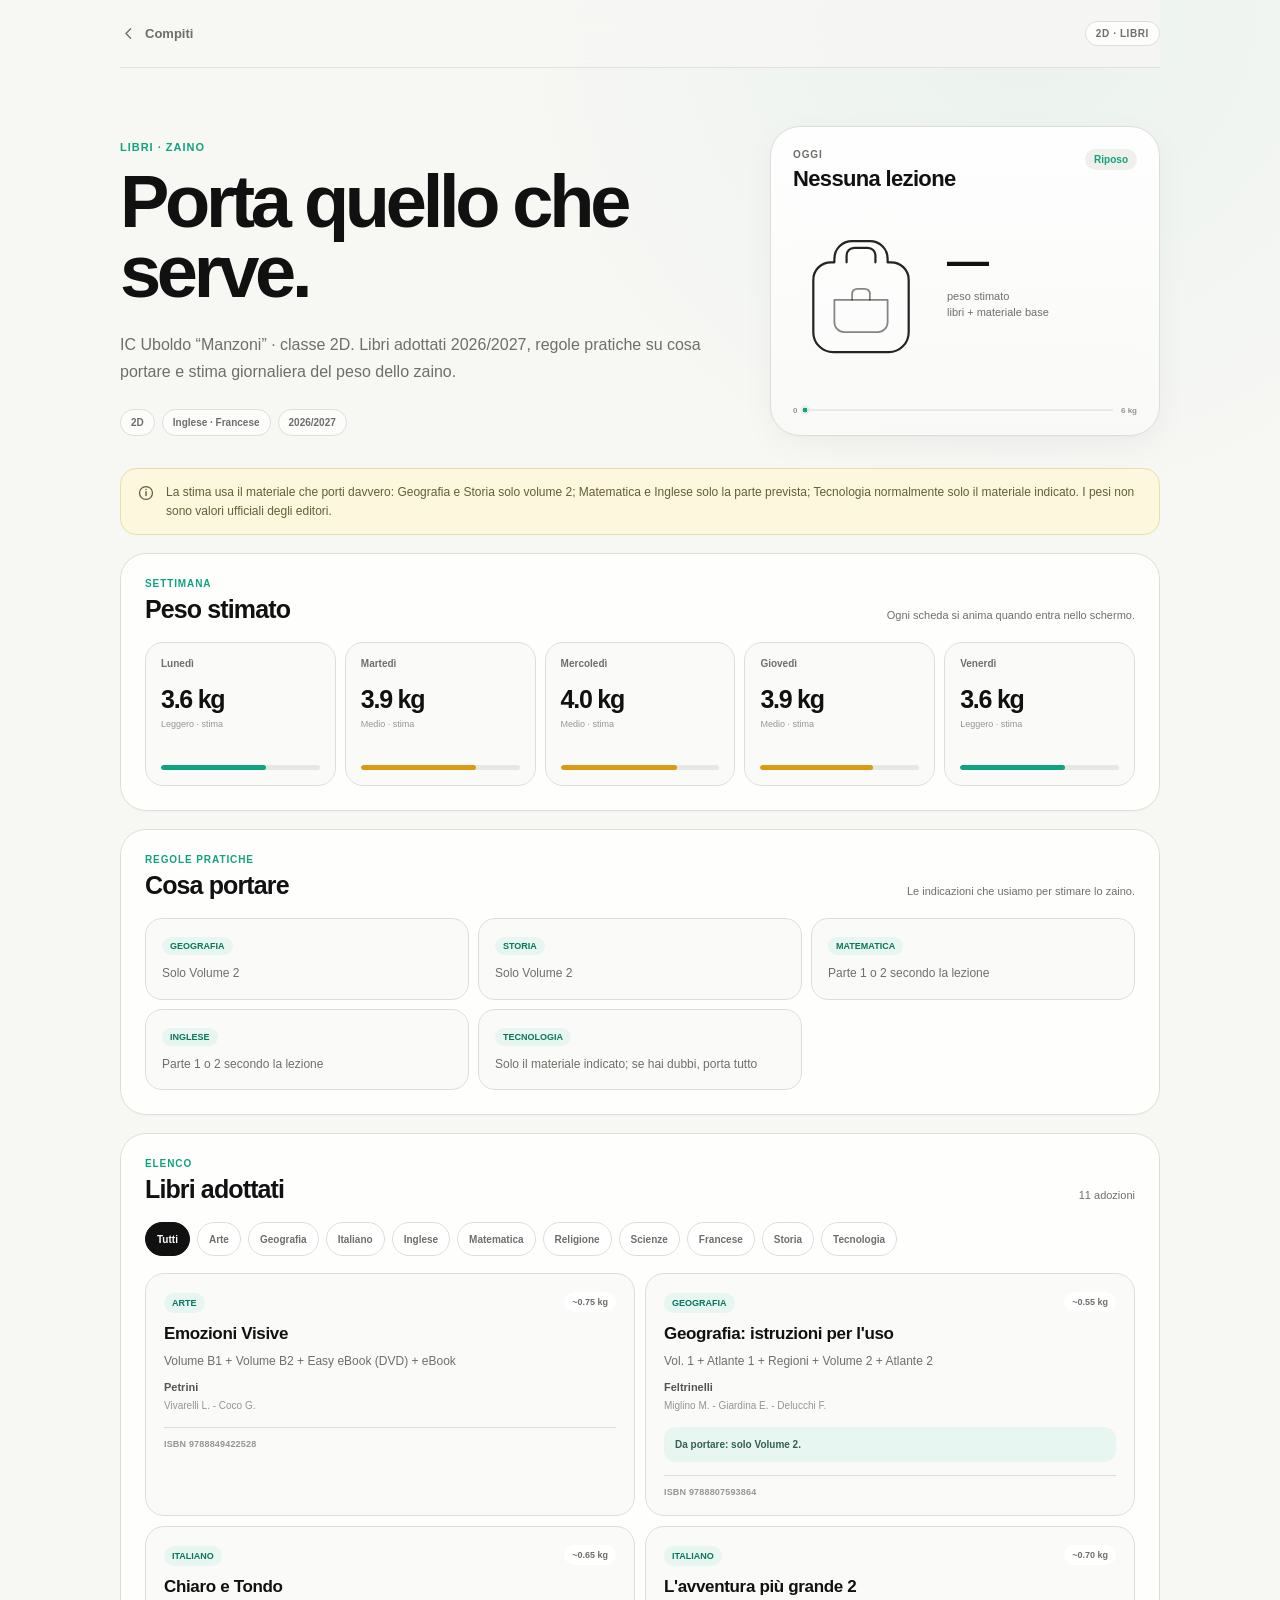
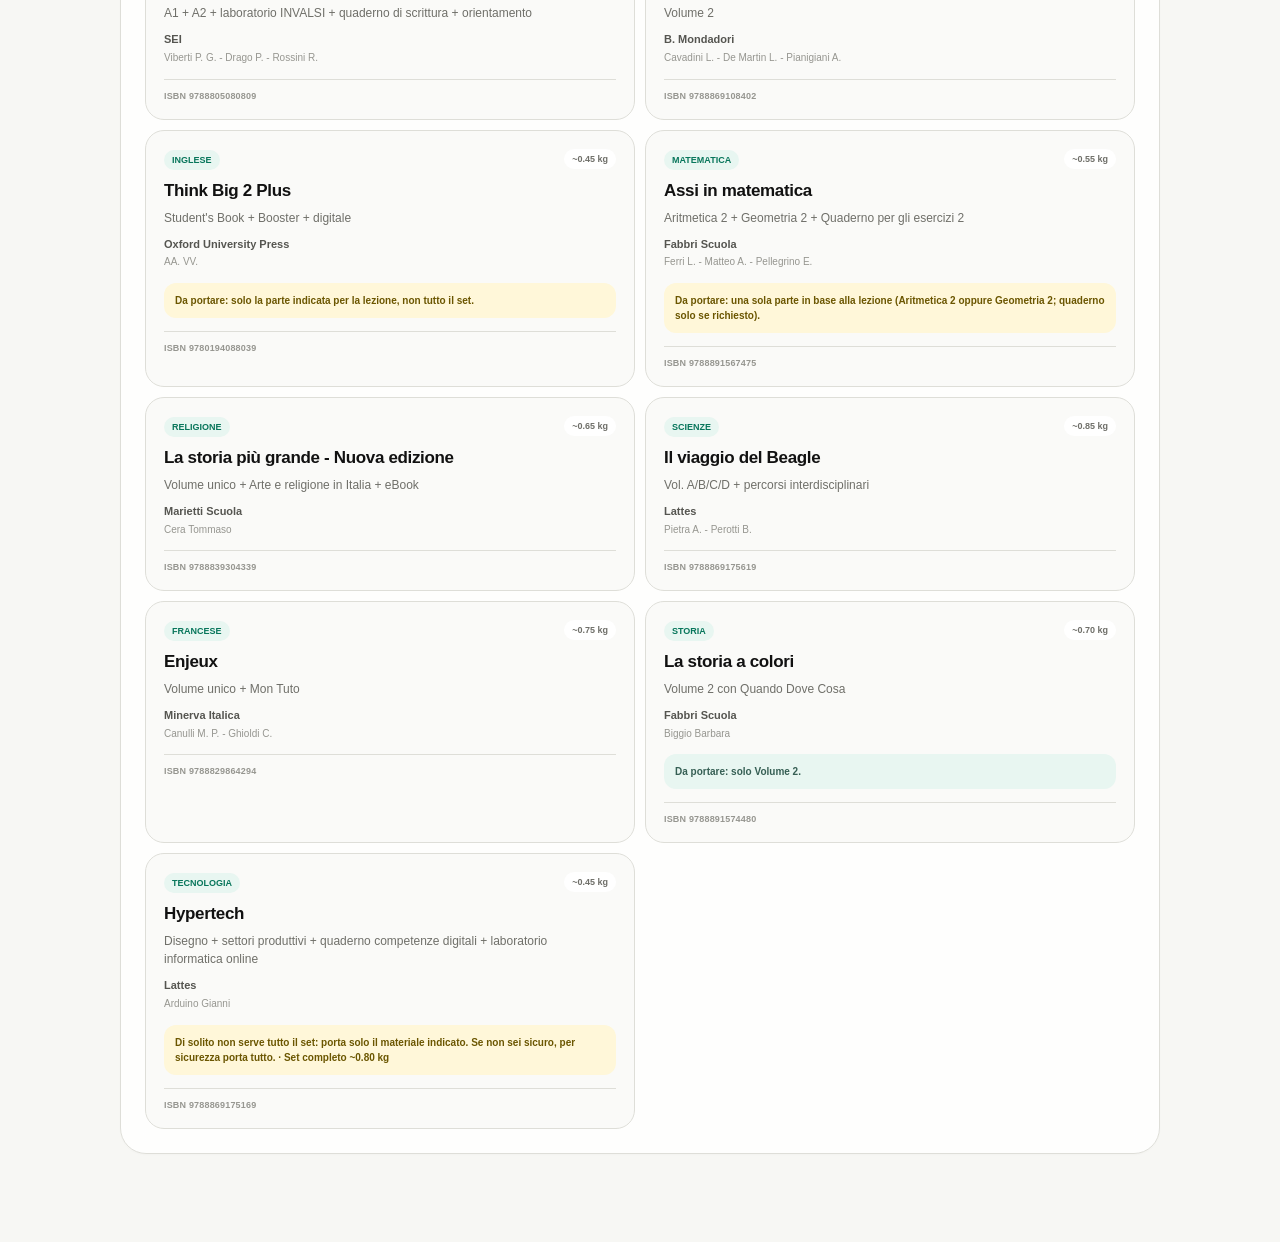
==== commit 9ecc81bf: "Fix blank books page and add resilient loading" ====
--- a/book/index.html
+++ b/book/index.html
@@ -307,6 +307,10 @@
 
       transform-box: fill-box;
       transform-origin: 50% 100%;
+      transform: scaleY(var(--fill-ratio, 0));
+    }
+
+    body.motion-ready .bag-fill {
       transform: scaleY(0);
     }
 
@@ -417,14 +421,22 @@
       left: 0;
       top: 50%;
 
+      width: var(--meter, 0%);
+      height: 2px;
+
+      border-radius: 999px;
+
+      background: var(--today-accent);
+
+      transform: translateY(-50%);
+    }
+
+    body.motion-ready .today-scale-fill {
       width: 0;
-      height: 2px;
-
-      border-radius: 999px;
-
-      background: var(--today-accent);
-
-      transform: translateY(-50%);
+    }
+
+    body.motion-ready .today-scale-dot {
+      left: 0;
     }
 
     .today-card.is-loaded .today-scale-fill {
@@ -438,7 +450,7 @@
     .today-scale-dot {
       position: absolute;
       top: 50%;
-      left: 0;
+      left: var(--meter, 0%);
 
       width: 7px;
       height: 7px;
@@ -917,6 +929,11 @@
     }
 
     .reveal {
+      opacity: 1;
+      transform: translateY(0);
+    }
+
+    body.motion-ready .reveal {
       opacity: 0;
       transform: translateY(14px);
 
@@ -925,17 +942,22 @@
         transform .58s cubic-bezier(.22,1,.36,1) var(--delay, 0ms);
     }
 
-    .reveal.is-visible {
+    body.motion-ready .reveal.is-visible {
       opacity: 1;
       transform: translateY(0);
     }
 
     .hero-load {
+      opacity: 1;
+      transform: translateY(0);
+    }
+
+    body.motion-ready .hero-load {
       opacity: 0;
       transform: translateY(12px);
     }
 
-    body.is-ready .hero-load {
+    body.motion-ready.is-ready .hero-load {
       opacity: 1;
       transform: translateY(0);
 
@@ -1509,24 +1531,14 @@
   </div>
 
 
+  <script src="../orario.js"></script>
+  <script src="../book-data.js"></script>
+
   <script>
-    const bust = Date.now();
-
-    document.write(
-      '<script src="../orario.js?v=' +
-      bust +
-      '"><\\/script>'
+    document.body.classList.add(
+      "motion-ready"
     );
 
-    document.write(
-      '<script src="../book-data.js?v=' +
-      bust +
-      '"><\\/script>'
-    );
-  </script>
-
-
-  <script>
     const BOOKS =
       Array.isArray(window.BOOK_DATA)
         ? window.BOOK_DATA
@@ -2341,13 +2353,34 @@
     }
 
 
-    renderToday();
-    renderWeights();
-    renderRules();
-    renderBooks();
-    renderFilters();
-    setupReveal();
-    startLoadAnimation();
+    try {
+      renderToday();
+      renderWeights();
+      renderRules();
+      renderBooks();
+      renderFilters();
+      setupReveal();
+      startLoadAnimation();
+    } catch (error) {
+      console.error(
+        "Book page render error:",
+        error
+      );
+
+      document.body.classList.remove(
+        "motion-ready"
+      );
+
+      const count =
+        document.querySelector(
+          "#books-count"
+        );
+
+      if (count) {
+        count.textContent =
+          "Dati temporaneamente non disponibili";
+      }
+    }
   </script>
 
 </body>
